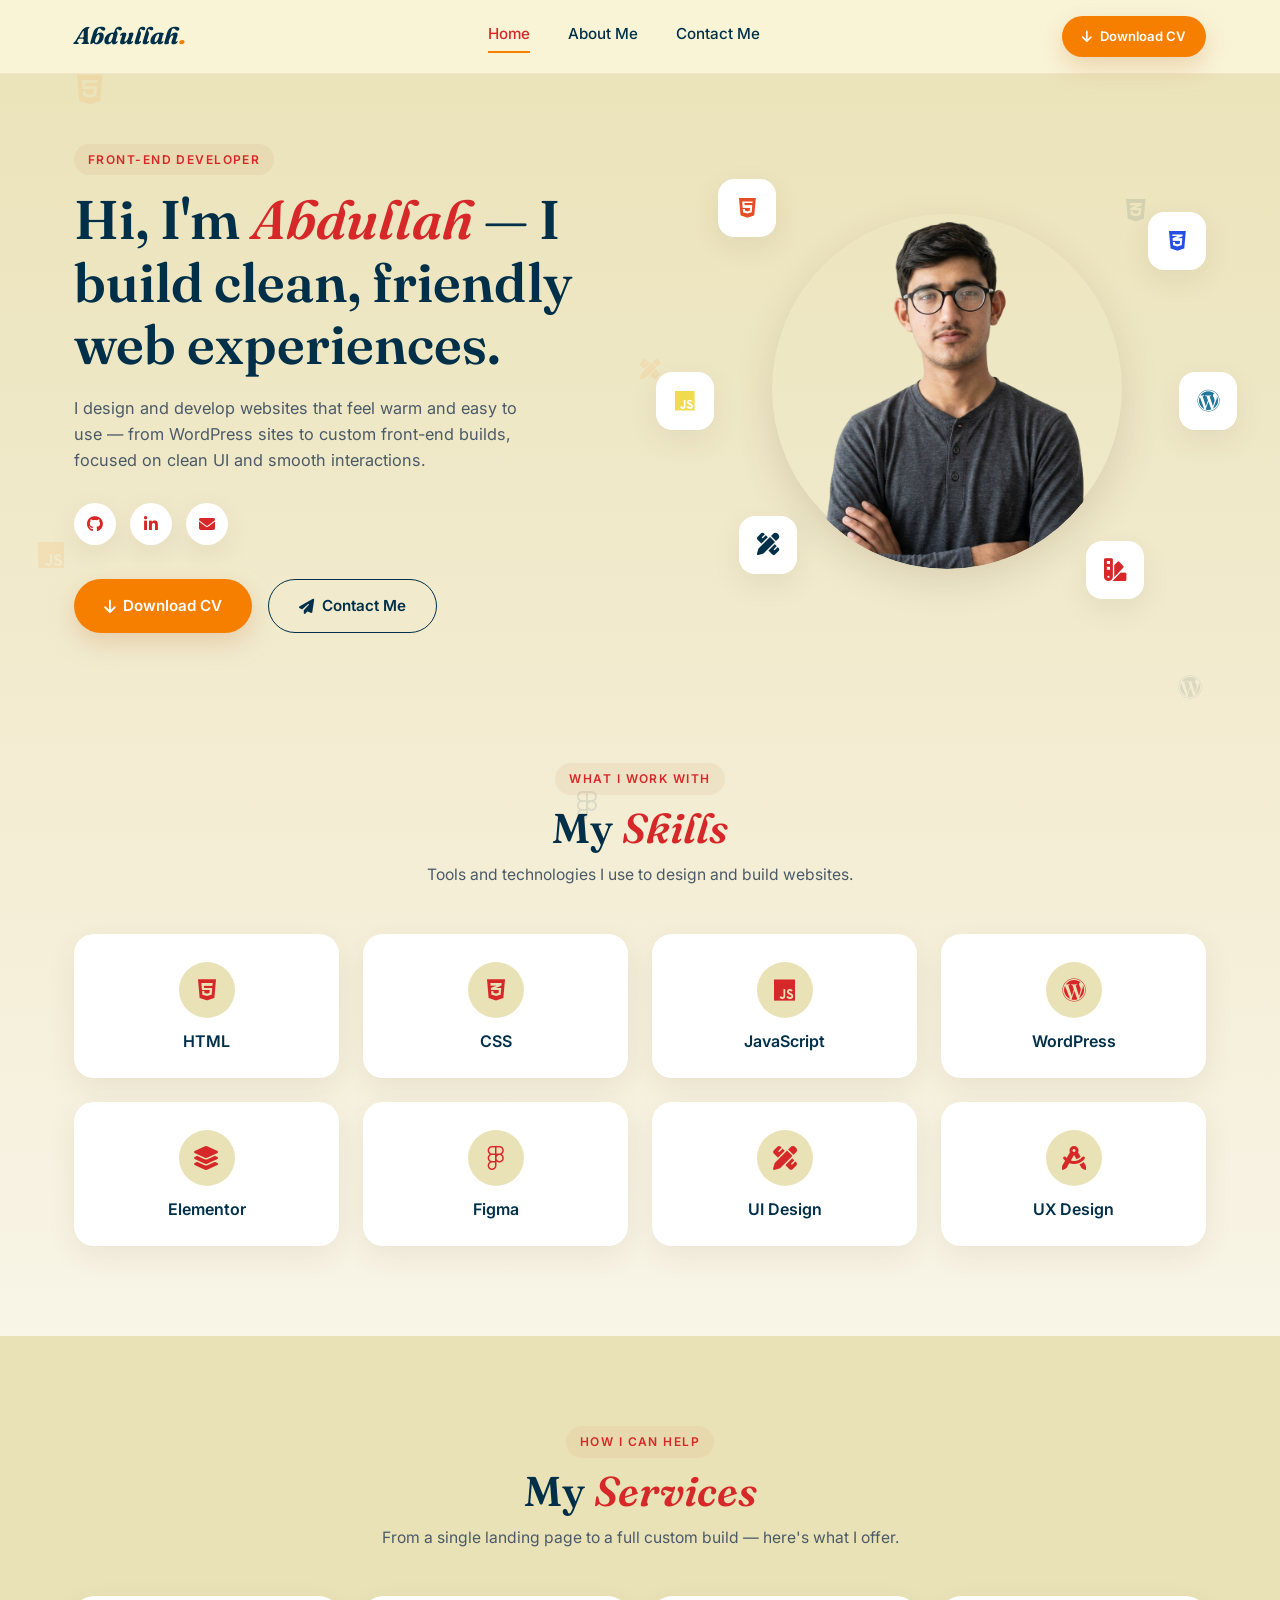
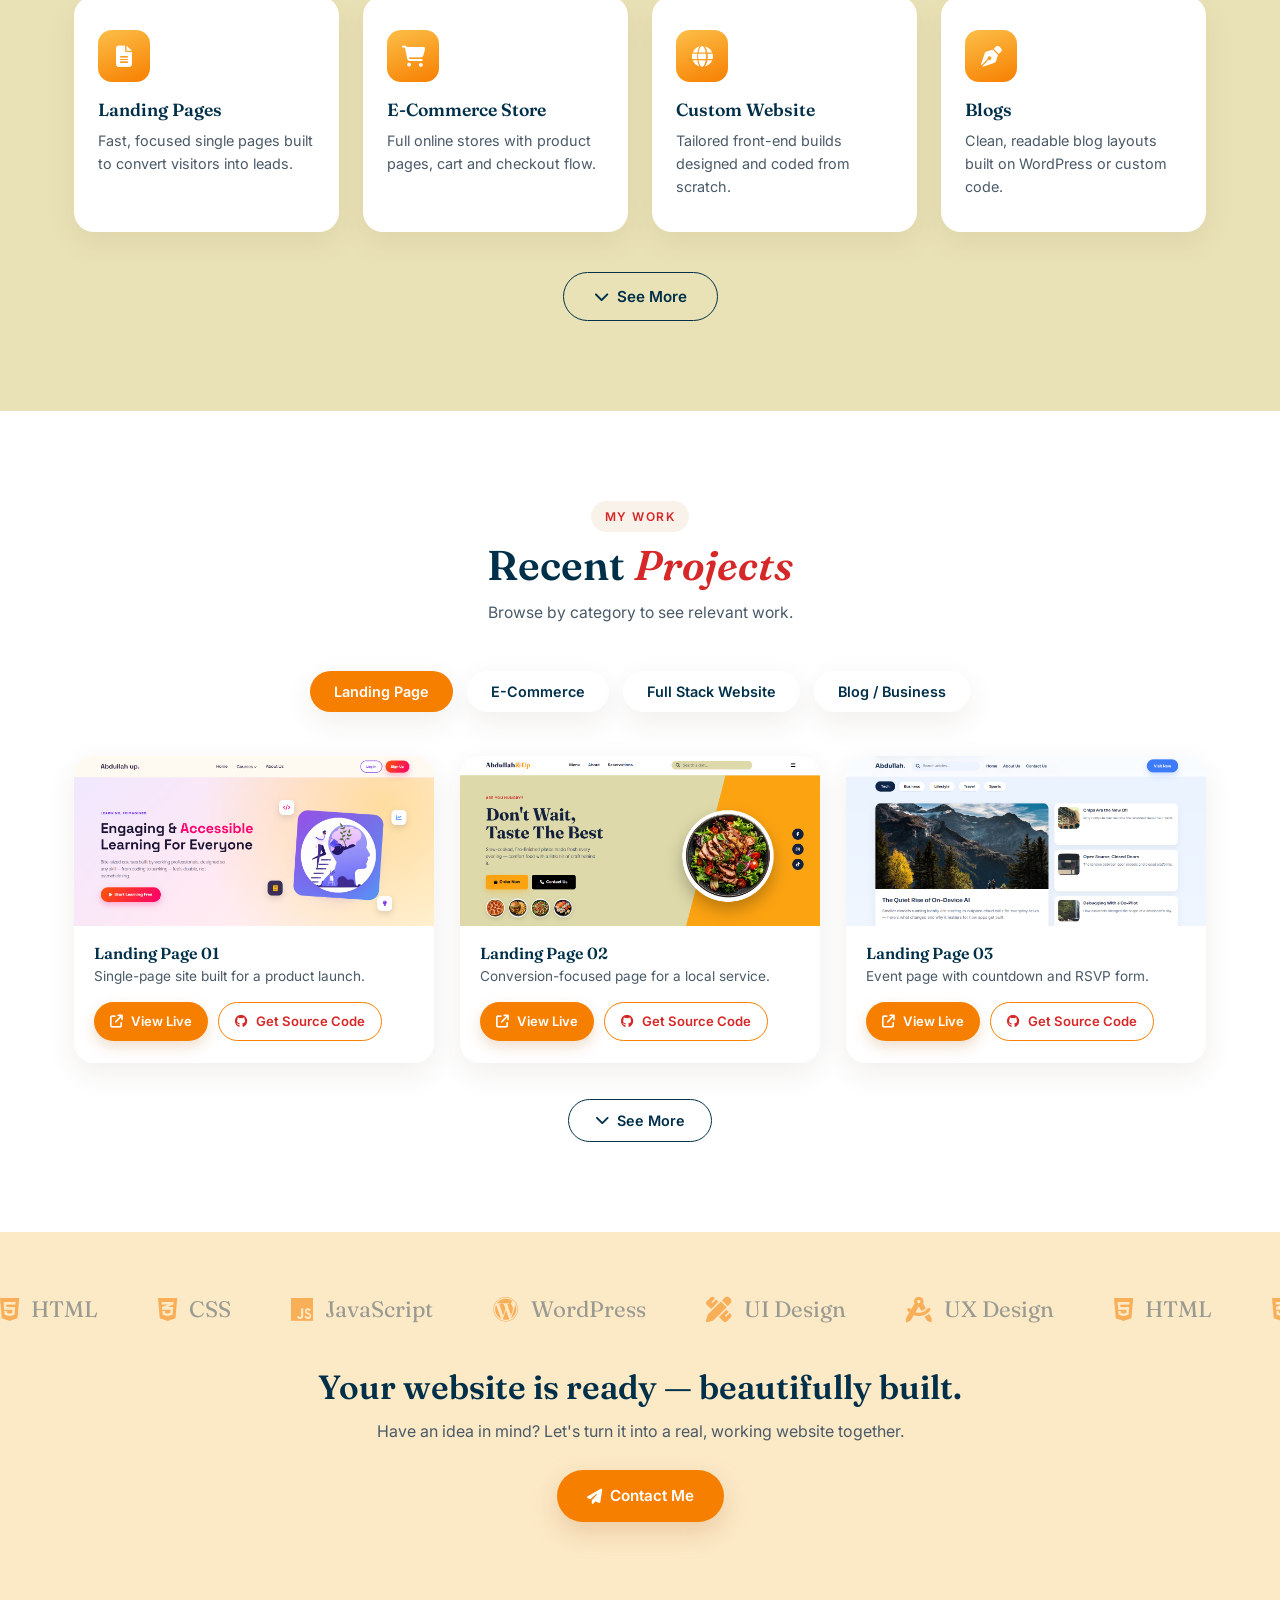
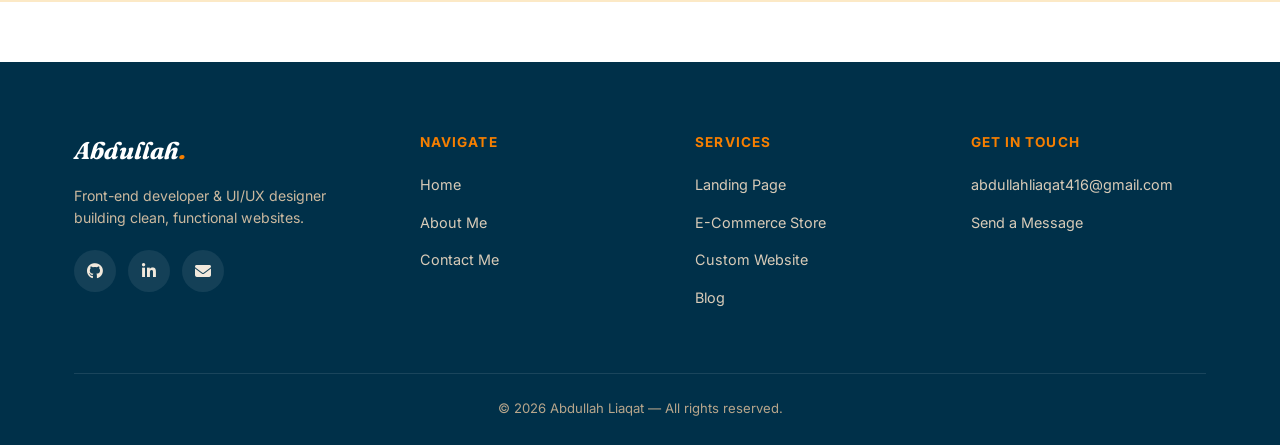
==== index.html @ 0ad5adff "First Draft First Draft. Where 3 landing pages is only putted." ====
<!DOCTYPE html>
<html lang="en">
<head>
<meta charset="UTF-8">
<meta name="viewport" content="width=device-width, initial-scale=1.0, maximum-scale=5.0">
<title>Abdullah — Front-End Developer &amp; UI/UX Designer</title>
<link rel="stylesheet" href="style.css">
<link rel="stylesheet" href="https://cdnjs.cloudflare.com/ajax/libs/font-awesome/6.5.1/css/all.min.css">
<link rel="stylesheet" href="https://cdnjs.cloudflare.com/ajax/libs/font-awesome/6.5.1/css/brands.min.css">
</head>
<body>

<!-- Ambient floating icons -->
<div class="bg-icons">
  <i class="fa-brands fa-html5"></i>
  <i class="fa-brands fa-css3-alt"></i>
  <i class="fa-brands fa-js"></i>
  <i class="fa-brands fa-wordpress"></i>
  <i class="fa-solid fa-pen-ruler"></i>
  <i class="fa-brands fa-figma"></i>
</div>

<!-- Navbar -->
<header class="navbar">
  <div class="container nav-inner">
    <a href="index.html" class="logo">Abdullah<span>.</span></a>
    <nav class="nav-links">
      <a href="index.html">Home</a>
      <a href="about.html">About Me</a>
      <a href="contact.html">Contact Me</a>
    </nav>
    <div class="nav-cta">
      <a href="https://drive.google.com/uc?export=download&id=1xzA-rmr1XNyUHAsI5KwBfypMHDf0TorE" target="_blank" class="btn btn-primary btn-sm"><i class="fa-solid fa-arrow-down"></i> Download CV</a>
      <button class="hamburger" aria-label="Toggle menu"><span></span><span></span><span></span></button>
    </div>
  </div>
</header>

<!-- Hero -->
<section class="hero">
  <div class="container hero-inner">
    <div class="hero-text reveal">
      <span class="eyebrow">Front-End Developer</span>
      <h1>Hi, I'm <span class="accent">Abdullah</span> — I build clean, friendly web experiences.</h1>
      <p>I design and develop websites that feel warm and easy to use — from WordPress sites to custom front-end builds, focused on clean UI and smooth interactions.</p>
      <div class="hero-socials">
        <a href="https://github.com/abdullahliaqat416-coder" target="_blank" class="circle-icon" aria-label="GitHub" target="_blank"><i class="fa-brands fa-github"></i></a>
        <a href="https://www.linkedin.com/in/abdullah-liaqat-480a60387" target="_blank" class="circle-icon" aria-label="LinkedIn" ><i class="fa-brands fa-linkedin-in"></i></a>
        <a href="https://mail.google.com/mail/?view=cm&fs=1&to=abdullahliaqat416@gmail.com&su=Let's%20Work%20Together" target="_blank" class="circle-icon" aria-label="Email"><i class="fa-solid fa-envelope"></i></a>
      </div>
      <div class="hero-btns">
        <a href="https://drive.google.com/uc?export=download&id=1xzA-rmr1XNyUHAsI5KwBfypMHDf0TorE" class="btn btn-primary"><i class="fa-solid fa-arrow-down"></i> Download CV</a>
        <a href="contact.html" class="btn btn-outline"><i class="fa-solid fa-paper-plane"></i> Contact Me</a>
      </div>
    </div>

    <div class="hero-visual reveal">
      <div class="hero-photo-wrap">
        <div class="hero-photo"><img src="1.png" alt=""></div>
      </div>
      <div class="orbit-badge b1"><i class="fa-brands fa-html5"></i></div>
      <div class="orbit-badge b2"><i class="fa-brands fa-css3-alt"></i></div>
      <div class="orbit-badge b3"><i class="fa-brands fa-js"></i></div>
      <div class="orbit-badge b4"><i class="fa-brands fa-wordpress"></i></div>
      <div class="orbit-badge b5"><i class="fa-solid fa-pen-ruler"></i></div>
      <div class="orbit-badge b6"><i class="fa-solid fa-swatchbook"></i></div>
    </div>
  </div>
</section>

<!-- Skills -->
<section id="skills">
  <div class="container">
    <span class="eyebrow" style="display:block;text-align:center;width:fit-content;margin:0 auto 10px;">What I Work With</span>
    <h2 class="section-title reveal">My <span class="accent">Skills</span></h2>
    <p class="section-sub reveal">Tools and technologies I use to design and build websites.</p>

    <div class="skills-grid reveal">
      <div class="skill-card"><div class="skill-icon"><i class="fa-brands fa-html5"></i></div><h4>HTML</h4></div>
      <div class="skill-card"><div class="skill-icon"><i class="fa-brands fa-css3-alt"></i></div><h4>CSS</h4></div>
      <div class="skill-card"><div class="skill-icon"><i class="fa-brands fa-js"></i></div><h4>JavaScript</h4></div>
      <div class="skill-card"><div class="skill-icon"><i class="fa-brands fa-wordpress"></i></div><h4>WordPress</h4></div>
      <div class="skill-card"><div class="skill-icon"><i class="fa-solid fa-layer-group"></i></div><h4>Elementor</h4></div>
      <div class="skill-card"><div class="skill-icon"><i class="fa-brands fa-figma"></i></div><h4>Figma</h4></div>
      <div class="skill-card"><div class="skill-icon"><i class="fa-solid fa-pen-ruler"></i></div><h4>UI Design</h4></div>
      <div class="skill-card"><div class="skill-icon"><i class="fa-solid fa-compass-drafting"></i></div><h4>UX Design</h4></div>
    </div>
  </div>
</section>

<!-- Services -->
<section id="services" style="background:var(--papaya);">
  <div class="container">
    <span class="eyebrow" style="display:block;text-align:center;width:fit-content;margin:0 auto 10px;">How I Can Help</span>
    <h2 class="section-title reveal">My <span class="accent">Services</span></h2>
    <p class="section-sub reveal">From a single landing page to a full custom build — here's what I offer.</p>

    <div class="services-grid reveal">
      <div class="service-card">
        <div class="service-icon"><i class="fa-solid fa-file-lines"></i></div>
        <h4>Landing Pages</h4>
        <p>Fast, focused single pages built to convert visitors into leads.</p>
      </div>
      <div class="service-card">
        <div class="service-icon"><i class="fa-solid fa-cart-shopping"></i></div>
        <h4>E-Commerce Store</h4>
        <p>Full online stores with product pages, cart and checkout flow.</p>
      </div>
      <div class="service-card">
        <div class="service-icon"><i class="fa-solid fa-globe"></i></div>
        <h4>Custom Website</h4>
        <p>Tailored front-end builds designed and coded from scratch.</p>
      </div>
      <div class="service-card">
        <div class="service-icon"><i class="fa-solid fa-pen-nib"></i></div>
        <h4>Blogs</h4>
        <p>Clean, readable blog layouts built on WordPress or custom code.</p>
      </div>
    </div>

    <div class="extra-services" id="extraServices">
      <div class="service-card">
        <div class="service-icon"><i class="fa-brands fa-wordpress-simple"></i></div>
        <h4>WordPress Website</h4>
        <p>Complete WordPress builds using Elementor and custom themes.</p>
      </div>
      <div class="service-card">
        <div class="service-icon"><i class="fa-solid fa-compass-drafting"></i></div>
        <h4>UI/UX Design</h4>
        <p>Figma wireframes and mockups focused on usability and flow.</p>
      </div>
      <div class="service-card">
        <div class="service-icon"><i class="fa-solid fa-screwdriver-wrench"></i></div>
        <h4>Website Maintenance</h4>
        <p>Ongoing updates, fixes and performance improvements.</p>
      </div>
      <div class="service-card">
        <div class="service-icon"><i class="fa-solid fa-magnifying-glass-chart"></i></div>
        <h4>SEO Optimization</h4>
        <p>On-page SEO basics to help your site get found.</p>
      </div>
    </div>

    <div class="see-more-wrap reveal">
      <button id="seeMoreBtn" class="btn btn-outline"><i class="fa-solid fa-chevron-down"></i> See More</button>
    </div>
  </div>
</section>

<!-- Projects -->
<section id="projects">
  <div class="container">
    <span class="eyebrow" style="display:block;text-align:center;width:fit-content;margin:0 auto 10px;">My Work</span>
    <h2 class="section-title reveal">Recent <span class="accent">Projects</span></h2>
    <p class="section-sub reveal">Browse by category to see relevant work.</p>

    <div class="project-tabs reveal">
      <button class="tab-btn active" data-target="panel-landing">Landing Page</button>
      <button class="tab-btn" data-target="panel-ecommerce">E-Commerce</button>
      <button class="tab-btn" data-target="panel-fullstack">Full Stack Website</button>
      <button class="tab-btn" data-target="panel-blog">Blog / Business</button>
    </div>

    <!-- Landing Page projects -->
    <div class="project-panel active" id="panel-landing">
      <div class="project-grid">
        <div class="project-card">
          <img class="project-thumb" src="a.png" alt="Landing page project 1">
          <div class="project-body">
            <h4>Landing Page 01</h4>
            <p>Single-page site built for a product launch.</p>
            <div class="project-links">
              <a href="#" class="view-btn" target="_blank"><i class="fa-solid fa-arrow-up-right-from-square"></i> View Live</a>
              <a href="#" class="source-btn" target="_blank"><i class="fa-brands fa-github"></i> Get Source Code</a>
            </div>
          </div>
        </div>
        <div class="project-card">
          <img class="project-thumb" src="2.png" alt="Landing page project 2">
          <div class="project-body">
            <h4>Landing Page 02</h4>
            <p>Conversion-focused page for a local service.</p>
            <div class="project-links">
              <a href="#" class="view-btn" target="_blank"><i class="fa-solid fa-arrow-up-right-from-square"></i> View Live</a>
              <a href="#" class="source-btn" target="_blank"><i class="fa-brands fa-github"></i> Get Source Code</a>
            </div>
          </div>
        </div>
        <div class="project-card">
          <img class="project-thumb" src="3.png" alt="Landing page project 3">
          <div class="project-body">
            <h4>Landing Page 03</h4>
            <p>Event page with countdown and RSVP form.</p>
            <div class="project-links">
              <a href="#" class="view-btn" target="_blank"><i class="fa-solid fa-arrow-up-right-from-square"></i> View Live</a>
              <a href="#" class="source-btn" target="_blank"><i class="fa-brands fa-github"></i> Get Source Code</a>
            </div>
          </div>
        </div>

        <div class="project-card extra-project">
          <img class="project-thumb" src="https://placehold.co/400x260/D4A373/ffffff?text=Landing+Page+4" alt="Landing page project 4">
          <div class="project-body">
            <h4>Landing Page 04</h4>
            <p>App download page with feature highlights.</p>
            <div class="project-links">
              <a href="#" class="view-btn" target="_blank"><i class="fa-solid fa-arrow-up-right-from-square"></i> View Live</a>
              <a href="#" class="source-btn" target="_blank"><i class="fa-brands fa-github"></i> Get Source Code</a>
            </div>
          </div>
        </div>
        <div class="project-card extra-project">
          <img class="project-thumb" src="https://placehold.co/400x260/FEFAE0/3B2C20?text=Landing+Page+5" alt="Landing page project 5">
          <div class="project-body">
            <h4>Landing Page 05</h4>
            <p>Portfolio-style landing for a freelancer.</p>
            <div class="project-links">
              <a href="#" class="view-btn" target="_blank"><i class="fa-solid fa-arrow-up-right-from-square"></i> View Live</a>
              <a href="#" class="source-btn" target="_blank"><i class="fa-brands fa-github"></i> Get Source Code</a>
            </div>
          </div>
        </div>
        <div class="project-card extra-project">
          <img class="project-thumb" src="https://placehold.co/400x260/E9EDC9/3B2C20?text=Landing+Page+6" alt="Landing page project 6">
          <div class="project-body">
            <h4>Landing Page 06</h4>
            <p>Coming-soon page with email capture.</p>
            <div class="project-links">
              <a href="#" class="view-btn" target="_blank"><i class="fa-solid fa-arrow-up-right-from-square"></i> View Live</a>
              <a href="#" class="source-btn" target="_blank"><i class="fa-brands fa-github"></i> Get Source Code</a>
            </div>
          </div>
        </div>
      </div>
      <div class="project-see-more-wrap">
        <button class="project-see-more" data-panel="panel-landing"><i class="fa-solid fa-chevron-down"></i> See More</button>
      </div>
    </div>

    <!-- E-Commerce projects -->
    <div class="project-panel" id="panel-ecommerce">
      <div class="project-grid">
        <div class="project-card">
          <img class="project-thumb" src="https://placehold.co/400x260/D4A373/ffffff?text=Store+1" alt="E-commerce project 1">
          <div class="project-body">
            <h4>DriveHub</h4>
            <p>Car marketplace homepage with search &amp; filters.</p>
            <div class="project-links">
              <a href="#" class="view-btn" target="_blank"><i class="fa-solid fa-arrow-up-right-from-square"></i> View Live</a>
              <a href="#" class="source-btn" target="_blank"><i class="fa-brands fa-github"></i> Get Source Code</a>
            </div>
          </div>
        </div>
        <div class="project-card">
          <img class="project-thumb" src="https://placehold.co/400x260/FAEDCD/3B2C20?text=Store+2" alt="E-commerce project 2">
          <div class="project-body">
            <h4>Store 02</h4>
            <p>Product catalog with cart and wishlist.</p>
            <div class="project-links">
              <a href="#" class="view-btn" target="_blank"><i class="fa-solid fa-arrow-up-right-from-square"></i> View Live</a>
              <a href="#" class="source-btn" target="_blank"><i class="fa-brands fa-github"></i> Get Source Code</a>
            </div>
          </div>
        </div>
        <div class="project-card">
          <img class="project-thumb" src="https://placehold.co/400x260/CCD5AE/3B2C20?text=Store+3" alt="E-commerce project 3">
          <div class="project-body">
            <h4>Store 03</h4>
            <p>Checkout flow with order summary.</p>
            <div class="project-links">
              <a href="#" class="view-btn" target="_blank"><i class="fa-solid fa-arrow-up-right-from-square"></i> View Live</a>
              <a href="#" class="source-btn" target="_blank"><i class="fa-brands fa-github"></i> Get Source Code</a>
            </div>
          </div>
        </div>

        <div class="project-card extra-project">
          <img class="project-thumb" src="https://placehold.co/400x260/FEFAE0/3B2C20?text=Store+4" alt="E-commerce project 4">
          <div class="project-body">
            <h4>Store 04</h4>
            <p>Category and product filter page.</p>
            <div class="project-links">
              <a href="#" class="view-btn" target="_blank"><i class="fa-solid fa-arrow-up-right-from-square"></i> View Live</a>
              <a href="#" class="source-btn" target="_blank"><i class="fa-brands fa-github"></i> Get Source Code</a>
            </div>
          </div>
        </div>
        <div class="project-card extra-project">
          <img class="project-thumb" src="https://placehold.co/400x260/E9EDC9/3B2C20?text=Store+5" alt="E-commerce project 5">
          <div class="project-body">
            <h4>Store 05</h4>
            <p>Single product detail page.</p>
            <div class="project-links">
              <a href="#" class="view-btn" target="_blank"><i class="fa-solid fa-arrow-up-right-from-square"></i> View Live</a>
              <a href="#" class="source-btn" target="_blank"><i class="fa-brands fa-github"></i> Get Source Code</a>
            </div>
          </div>
        </div>
        <div class="project-card extra-project">
          <img class="project-thumb" src="https://placehold.co/400x260/D4A373/ffffff?text=Store+6" alt="E-commerce project 6">
          <div class="project-body">
            <h4>Store 06</h4>
            <p>Mobile-first shop UI.</p>
            <div class="project-links">
              <a href="#" class="view-btn" target="_blank"><i class="fa-solid fa-arrow-up-right-from-square"></i> View Live</a>
              <a href="#" class="source-btn" target="_blank"><i class="fa-brands fa-github"></i> Get Source Code</a>
            </div>
          </div>
        </div>
      </div>
      <div class="project-see-more-wrap">
        <button class="project-see-more" data-panel="panel-ecommerce"><i class="fa-solid fa-chevron-down"></i> See More</button>
      </div>
    </div>

    <!-- Full Stack Website projects -->
    <div class="project-panel" id="panel-fullstack">
      <div class="project-grid">
        <div class="project-card">
          <img class="project-thumb" src="https://placehold.co/400x260/FAEDCD/3B2C20?text=Full+Stack+1" alt="Full stack project 1">
          <div class="project-body">
            <h4>Gym Membership App</h4>
            <p>UI mockup with black &amp; gold theme.</p>
            <div class="project-links">
              <a href="#" class="view-btn" target="_blank"><i class="fa-solid fa-arrow-up-right-from-square"></i> View Live</a>
              <a href="#" class="source-btn" target="_blank"><i class="fa-brands fa-github"></i> Get Source Code</a>
            </div>
          </div>
        </div>
        <div class="project-card">
          <img class="project-thumb" src="https://placehold.co/400x260/CCD5AE/3B2C20?text=Full+Stack+2" alt="Full stack project 2">
          <div class="project-body">
            <h4>Full Stack 02</h4>
            <p>MERN-based CRUD application.</p>
            <div class="project-links">
              <a href="#" class="view-btn" target="_blank"><i class="fa-solid fa-arrow-up-right-from-square"></i> View Live</a>
              <a href="#" class="source-btn" target="_blank"><i class="fa-brands fa-github"></i> Get Source Code</a>
            </div>
          </div>
        </div>
        <div class="project-card">
          <img class="project-thumb" src="https://placehold.co/400x260/FEFAE0/3B2C20?text=Full+Stack+3" alt="Full stack project 3">
          <div class="project-body">
            <h4>Full Stack 03</h4>
            <p>User auth &amp; dashboard system.</p>
            <div class="project-links">
              <a href="#" class="view-btn" target="_blank"><i class="fa-solid fa-arrow-up-right-from-square"></i> View Live</a>
              <a href="#" class="source-btn" target="_blank"><i class="fa-brands fa-github"></i> Get Source Code</a>
            </div>
          </div>
        </div>

        <div class="project-card extra-project">
          <img class="project-thumb" src="https://placehold.co/400x260/E9EDC9/3B2C20?text=Full+Stack+4" alt="Full stack project 4">
          <div class="project-body">
            <h4>Full Stack 04</h4>
            <p>Multi-tool utility website.</p>
            <div class="project-links">
              <a href="#" class="view-btn" target="_blank"><i class="fa-solid fa-arrow-up-right-from-square"></i> View Live</a>
              <a href="#" class="source-btn" target="_blank"><i class="fa-brands fa-github"></i> Get Source Code</a>
            </div>
          </div>
        </div>
        <div class="project-card extra-project">
          <img class="project-thumb" src="https://placehold.co/400x260/D4A373/ffffff?text=Full+Stack+5" alt="Full stack project 5">
          <div class="project-body">
            <h4>Full Stack 05</h4>
            <p>API-driven front-end app.</p>
            <div class="project-links">
              <a href="#" class="view-btn" target="_blank"><i class="fa-solid fa-arrow-up-right-from-square"></i> View Live</a>
              <a href="#" class="source-btn" target="_blank"><i class="fa-brands fa-github"></i> Get Source Code</a>
            </div>
          </div>
        </div>
        <div class="project-card extra-project">
          <img class="project-thumb" src="https://placehold.co/400x260/FAEDCD/3B2C20?text=Full+Stack+6" alt="Full stack project 6">
          <div class="project-body">
            <h4>Full Stack 06</h4>
            <p>Admin panel with data tables.</p>
            <div class="project-links">
              <a href="#" class="view-btn" target="_blank"><i class="fa-solid fa-arrow-up-right-from-square"></i> View Live</a>
              <a href="#" class="source-btn" target="_blank"><i class="fa-brands fa-github"></i> Get Source Code</a>
            </div>
          </div>
        </div>
      </div>
      <div class="project-see-more-wrap">
        <button class="project-see-more" data-panel="panel-fullstack"><i class="fa-solid fa-chevron-down"></i> See More</button>
      </div>
    </div>

    <!-- Blog / Business projects -->
    <div class="project-panel" id="panel-blog">
      <div class="project-grid">
        <div class="project-card">
          <img class="project-thumb" src="https://placehold.co/400x260/CCD5AE/3B2C20?text=Blog+1" alt="Blog project 1">
          <div class="project-body">
            <h4>AI Tools Blog</h4>
            <p>Long-form articles on AI tools &amp; workflows.</p>
            <div class="project-links">
              <a href="#" class="view-btn" target="_blank"><i class="fa-solid fa-arrow-up-right-from-square"></i> View Live</a>
              <a href="#" class="source-btn" target="_blank"><i class="fa-brands fa-github"></i> Get Source Code</a>
            </div>
          </div>
        </div>
        <div class="project-card">
          <img class="project-thumb" src="https://placehold.co/400x260/FEFAE0/3B2C20?text=Blog+2" alt="Blog project 2">
          <div class="project-body">
            <h4>Business Site 02</h4>
            <p>Company profile with services page.</p>
            <div class="project-links">
              <a href="#" class="view-btn" target="_blank"><i class="fa-solid fa-arrow-up-right-from-square"></i> View Live</a>
              <a href="#" class="source-btn" target="_blank"><i class="fa-brands fa-github"></i> Get Source Code</a>
            </div>
          </div>
        </div>
        <div class="project-card">
          <img class="project-thumb" src="https://placehold.co/400x260/E9EDC9/3B2C20?text=Blog+3" alt="Blog project 3">
          <div class="project-body">
            <h4>Blog 03</h4>
            <p>Category-based blog layout.</p>
            <div class="project-links">
              <a href="#" class="view-btn" target="_blank"><i class="fa-solid fa-arrow-up-right-from-square"></i> View Live</a>
              <a href="#" class="source-btn" target="_blank"><i class="fa-brands fa-github"></i> Get Source Code</a>
            </div>
          </div>
        </div>

        <div class="project-card extra-project">
          <img class="project-thumb" src="https://placehold.co/400x260/D4A373/ffffff?text=Blog+4" alt="Blog project 4">
          <div class="project-body">
            <h4>Business Site 04</h4>
            <p>Local business landing with contact form.</p>
            <div class="project-links">
              <a href="#" class="view-btn" target="_blank"><i class="fa-solid fa-arrow-up-right-from-square"></i> View Live</a>
              <a href="#" class="source-btn" target="_blank"><i class="fa-brands fa-github"></i> Get Source Code</a>
            </div>
          </div>
        </div>
        <div class="project-card extra-project">
          <img class="project-thumb" src="https://placehold.co/400x260/FAEDCD/3B2C20?text=Blog+5" alt="Blog project 5">
          <div class="project-body">
            <h4>Blog 05</h4>
            <p>Personal blog with author bio.</p>
            <div class="project-links">
              <a href="#" class="view-btn" target="_blank"><i class="fa-solid fa-arrow-up-right-from-square"></i> View Live</a>
              <a href="#" class="source-btn" target="_blank"><i class="fa-brands fa-github"></i> Get Source Code</a>
            </div>
          </div>
        </div>
        <div class="project-card extra-project">
          <img class="project-thumb" src="https://placehold.co/400x260/CCD5AE/3B2C20?text=Blog+6" alt="Blog project 6">
          <div class="project-body">
            <h4>Business Site 06</h4>
            <p>Multi-page business website.</p>
            <div class="project-links">
              <a href="#" class="view-btn" target="_blank"><i class="fa-solid fa-arrow-up-right-from-square"></i> View Live</a>
              <a href="#" class="source-btn" target="_blank"><i class="fa-brands fa-github"></i> Get Source Code</a>
            </div>
          </div>
        </div>
      </div>
      <div class="project-see-more-wrap">
        <button class="project-see-more" data-panel="panel-blog"><i class="fa-solid fa-chevron-down"></i> See More</button>
      </div>
    </div>

  </div>
</section>

<!-- Tech marquee + ready banner -->
<section class="marquee-wrap" style="background:var(--beige); padding-bottom:80px;">
  <div class="marquee">
    <div class="marquee-item"><i class="fa-brands fa-html5"></i> HTML</div>
    <div class="marquee-item"><i class="fa-brands fa-css3-alt"></i> CSS</div>
    <div class="marquee-item"><i class="fa-brands fa-js"></i> JavaScript</div>
    <div class="marquee-item"><i class="fa-brands fa-wordpress"></i> WordPress</div>
    <div class="marquee-item"><i class="fa-solid fa-pen-ruler"></i> UI Design</div>
    <div class="marquee-item"><i class="fa-solid fa-compass-drafting"></i> UX Design</div>
    <!-- duplicate for seamless loop -->
    <div class="marquee-item"><i class="fa-brands fa-html5"></i> HTML</div>
    <div class="marquee-item"><i class="fa-brands fa-css3-alt"></i> CSS</div>
    <div class="marquee-item"><i class="fa-brands fa-js"></i> JavaScript</div>
    <div class="marquee-item"><i class="fa-brands fa-wordpress"></i> WordPress</div>
    <div class="marquee-item"><i class="fa-solid fa-pen-ruler"></i> UI Design</div>
    <div class="marquee-item"><i class="fa-solid fa-compass-drafting"></i> UX Design</div>
  </div>

  <div class="container ready-banner reveal">
    <h3> Your website is ready — beautifully built.</h3>
    <p>Have an idea in mind? Let's turn it into a real, working website together.</p>
    <a href="contact.html" class="btn btn-primary"><i class="fa-solid fa-paper-plane"></i> Contact Me</a>
  </div>
</section>

<!-- Footer -->
<footer>
  <div class="container">
    <div class="footer-grid">
      <div class="footer-brand">
        <a href="index.html" class="logo">Abdullah<span>.</span></a>
        <p>Front-end developer &amp; UI/UX designer building clean, functional websites.</p>
        <div class="footer-socials">
          <a href="https://github.com/abdullahliaqat416-coder" target="_blank" class="circle-icon" aria-label="GitHub"><i class="fa-brands fa-github"></i></a>
          <a href="https://www.linkedin.com/in/abdullah-liaqat-480a60387" target="_blank" class="circle-icon" aria-label="LinkedIn"><i class="fa-brands fa-linkedin-in"></i></a>
          <a href="https://mail.google.com/mail/?view=cm&fs=1&to=abdullahliaqat416@gmail.com&su=Let's%20Work%20Together" target="_blank"  class="circle-icon" aria-label="Email"><i class="fa-solid fa-envelope"></i></a>
        </div>
      </div>
      <div class="footer-col">
        <h5>Navigate</h5>
        <ul>
          <li><a href="index.html">Home</a></li>
          <li><a href="about.html">About Me</a></li>
          <li><a href="contact.html">Contact Me</a></li>
        </ul>
      </div>
      <div class="footer-col">
        <h5>Services</h5>
        <ul>
          <li><a href="index.html#services">Landing Page</a></li>
          <li><a href="index.html#services">E-Commerce Store</a></li>
          <li><a href="index.html#services">Custom Website</a></li>
          <li><a href="index.html#services">Blog</a></li>
        </ul>
      </div>
      <div class="footer-col">
        <h5>Get In Touch</h5>
        <ul>
          <li><a href="https://mail.google.com/mail/?view=cm&fs=1&to=abdullahliaqat416@gmail.com&su=Let's%20Work%20Together" target="_blank" >abdullahliaqat416@gmail.com</a></li>
          <li><a href="contact.html">Send a Message</a></li>
        </ul>
      </div>
    </div>
    <div class="footer-bottom">© 2026 Abdullah Liaqat — All rights reserved.</div>
  </div>
</footer>

<script src="script.js"></script>
</body>
</html>
---- style.css ----
/* =========================================================
   Abdullah — Portfolio | style.css
   Palette: Golden Summer Fields
   ========================================================= */

@import url('https://fonts.googleapis.com/css2?family=Fraunces:ital,opsz,wght@0,9..144,400;0,9..144,600;0,9..144,700;1,9..144,500&family=Inter:wght@400;500;600;700&display=swap');

:root{
  --bronze: #F77F00;        /* Vivid Tangerine — primary accent / buttons */
  --bronze-dark: #D62828;   /* Flag Red — hover states, strong accent */
  --papaya: #EAE2B7;        /* Vanilla Custard — background top */
  --cornsilk: #F5EFD9;      /* Vanilla Custard, lightened — background mid / form fields */
  --beige: #FCE9C6;         /* Sunflower Gold, lightened — section backgrounds */
  --tea: #FCBF49;           /* Sunflower Gold — gradients, highlights */
  --tea-dark: #003049;      /* Deep Space Blue — icon accents, dark UI bits */

  --ink: #003049;           /* Deep Space Blue — main text / dark footer bg */
  --ink-soft: #4a5a68;      /* softened navy — secondary/paragraph text */
  --white: #ffffff;

  --radius: 20px;
  --radius-sm: 12px;
  --shadow: 0 10px 30px rgba(75, 53, 30, 0.08);
  --shadow-hover: 0 16px 40px rgba(75, 53, 30, 0.14);

  --font-display: 'Fraunces', serif;
  --font-body: 'Inter', sans-serif;
}

*{ margin:0; padding:0; box-sizing:border-box; }
html{ scroll-behavior:smooth; }

body{
  font-family: var(--font-body);
  color: var(--ink);
  background: linear-gradient(180deg, var(--papaya) 0%, var(--cornsilk) 26%, #ffffff 55%);
  overflow-x: hidden;
  line-height: 1.6;
}

img{ max-width:100%; display:block; }
a{ text-decoration:none; color:inherit; }
ul{ list-style:none; }
button{ font-family:inherit; cursor:pointer; border:none; background:none; }

.container{
  width:100%;
  max-width: 1180px;
  margin: 0 auto;
  padding: 0 24px;
}

.eyebrow{
  display:inline-block;
  font-family: var(--font-body);
  font-weight:600;
  letter-spacing: .12em;
  text-transform: uppercase;
  font-size: 0.75rem;
  color: var(--bronze-dark);
  background: rgba(212,163,115,0.14);
  padding: 6px 14px;
  border-radius: 999px;
  margin-bottom: 14px;
}

h1,h2,h3,h4{
  font-family: var(--font-display);
  color: var(--ink);
  line-height: 1.15;
  font-weight: 600;
}

.section-title{
  font-size: clamp(1.8rem, 3.4vw, 2.6rem);
  text-align:center;
  margin-bottom: 10px;
}
.section-sub{
  text-align:center;
  color: var(--ink-soft);
  max-width: 560px;
  margin: 0 auto 46px;
  font-size: 0.98rem;
}
.accent{ color: var(--bronze-dark); font-style: italic; }

section{ position:relative; padding: 90px 0; }

/* ---------- Buttons ---------- */
.btn{
  display:inline-flex;
  align-items:center;
  justify-content:center;
  gap:8px;
  padding: 14px 30px;
  border-radius: 999px;
  font-weight:600;
  font-size: 0.95rem;
  transition: transform .25s ease, box-shadow .25s ease, background .25s ease, color .25s ease;
}
.btn-primary{
  background: var(--bronze);
  color: #fff;
  box-shadow: 0 10px 24px rgba(212,163,115,0.4);
}
.btn-primary:hover{
  background: var(--bronze-dark);
  transform: translateY(-3px);
  box-shadow: 0 14px 30px rgba(212,163,115,0.5);
}
.btn-outline{
  background: transparent;
  color: var(--ink);
  border: 1.5px solid var(--ink);
}
.btn-outline:hover{
  background: var(--ink);
  color: #fff;
  transform: translateY(-3px);
}
.btn-sm{ padding: 10px 20px; font-size: 0.82rem; }

/* ---------- Floating background icons (ambient, whole page) ---------- */
.bg-icons{
  position: fixed;
  inset: 0;
  pointer-events: none;
  z-index: 0;
  overflow: hidden;
}
.bg-icons i{
  position:absolute;
  color: var(--bronze);
  opacity: 0.10;
  animation: drift 16s ease-in-out infinite;
}
.bg-icons i:nth-child(1){ top:8%; left:6%; font-size:34px; animation-duration:14s; }
.bg-icons i:nth-child(2){ top:22%; left:88%; font-size:26px; animation-duration:18s; animation-delay:1s; color:var(--tea-dark);}
.bg-icons i:nth-child(3){ top:60%; left:3%; font-size:30px; animation-duration:20s; animation-delay:2s; }
.bg-icons i:nth-child(4){ top:75%; left:92%; font-size:24px; animation-duration:15s; animation-delay:.5s; color:var(--tea-dark);}
.bg-icons i:nth-child(5){ top:40%; left:50%; font-size:20px; animation-duration:22s; animation-delay:3s; }
.bg-icons i:nth-child(6){ top:88%; left:45%; font-size:28px; animation-duration:17s; animation-delay:1.5s; color:var(--tea-dark);}

@keyframes drift{
  0%,100%{ transform: translate(0,0) rotate(0deg); }
  50%{ transform: translate(18px,-24px) rotate(12deg); }
}

/* ---------- Navbar ---------- */
.navbar{
  position: sticky;
  top:0;
  z-index: 100;
  background: rgba(254,250,224,0.75);
  backdrop-filter: blur(14px);
  -webkit-backdrop-filter: blur(14px);
  border-bottom: 1px solid rgba(212,163,115,0.18);
}
.nav-inner{
  display:flex;
  align-items:center;
  justify-content: space-between;
  padding: 16px 24px;
}
.logo{
  font-family: var(--font-display);
  font-style: italic;
  font-weight: 700;
  font-size: 1.5rem;
  color: var(--ink);
}
.logo span{ color: var(--bronze); }

.nav-links{
  display:flex;
  gap: 38px;
}
.nav-links a{
  position: relative;
  font-weight: 500;
  font-size: 0.95rem;
  color: var(--ink);
  padding-bottom: 4px;
}
.nav-links a::after{
  content:'';
  position:absolute;
  left:0; bottom:-2px;
  width:0%;
  height:2px;
  background: var(--bronze);
  transition: width .35s ease;
}
.nav-links a:hover::after,
.nav-links a.active::after{ width:100%; }
.nav-links a.active{ color: var(--bronze-dark); }

.nav-cta{ display:flex; align-items:center; gap:14px; }
.hamburger{
  display:none;
  flex-direction:column;
  gap:5px;
  z-index: 200;
}
.hamburger span{
  width:26px; height:2px; background:var(--ink); border-radius:2px;
  transition: all .3s ease;
}
.hamburger.open span:nth-child(1){ transform: translateY(7px) rotate(45deg); }
.hamburger.open span:nth-child(2){ opacity:0; }
.hamburger.open span:nth-child(3){ transform: translateY(-7px) rotate(-45deg); }

/* ---------- Hero ---------- */
.hero{
  padding: 70px 0 40px;
}
.hero-inner{
  display:grid;
  grid-template-columns: 1.05fr 0.95fr;
  align-items:center;
  gap: 40px;
}
.hero-text h1{
  font-size: clamp(2.3rem, 5vw, 3.4rem);
  margin-bottom: 18px;
}
.hero-text p{
  color: var(--ink-soft);
  max-width: 460px;
  margin-bottom: 30px;
  font-size: 1.02rem;
}
.hero-socials{
  display:flex;
  gap: 14px;
  margin-bottom: 34px;
}
.circle-icon{
  width: 42px; height:42px;
  border-radius: 50%;
  display:flex; align-items:center; justify-content:center;
  background: #fff;
  color: var(--bronze-dark);
  box-shadow: var(--shadow);
  font-size: 1rem;
  transition: transform .25s ease, background .25s ease, color .25s ease;
}
.circle-icon:hover{
  background: var(--bronze);
  color:#fff;
  transform: translateY(-4px);
}
.hero-btns{ display:flex; gap:16px; flex-wrap: wrap; }

/* Hero image with orbiting badges */
.hero-visual{
  position: relative;
  display:flex;
  align-items:center;
  justify-content:center;
  height: 420px;
}
.hero-photo-wrap{
  width: 350px; height: 350px;
  border-radius: 50%;
  /* background: linear-gradient(160deg, var(--beige), var(--papaya)); */
  display:flex; align-items:center; justify-content:center;
  box-shadow: var(--shadow-hover);
  position:relative;
  z-index: 2;
}

/* rotating traveling-line ring around the photo
.hero-photo-wrap::before{
  content:'';
  position:absolute;
  inset: 10px;
  border-radius:50%;
  background: conic-gradient(
    from 0deg,
    transparent 0%,
    var(--bronze) 8%,
    var(--tea) 14%,
    transparent 22%,
    transparent 100%
  );
  animation: ring-travel 4s linear infinite;
  z-index: 0;
}
.hero-photo-wrap::after{
  content:'';
  position:absolute;
  inset: 1px;
  border-radius:50%;
  background: linear-gradient(160deg, var(--beige), var(--papaya));
  z-index: 1;
}
@keyframes ring-travel{
  from{ transform: rotate(0deg); }
  to{ transform: rotate(360deg); }
} */

.hero-photo{
  width: 360px; height:360px;
  border-radius: 50%;
  /* background: linear-gradient(160deg, var(--tea), var(--bronze)); */
  display:flex; align-items:center; justify-content:center;
  color:#fff;
  font-family: var(--font-display);
  font-size: 4rem;
  font-weight:700;
  overflow:hidden;
  position: relative;
  z-index: 2;
}
.hero-photo img{
  width:100%;
  height:100%;
  object-fit: cover;
  object-position: 50% 15%;
  border-radius:50%;
}

.orbit-badge{
  position:absolute;
  width: 58px; height:58px;
  border-radius: 16px;
  background:#fff;
  box-shadow: var(--shadow);
  display:flex; align-items:center; justify-content:center;
  font-size: 1.4rem;
  z-index: 3;
  animation: float-badge 6s ease-in-out infinite;
}
.orbit-badge.b1{ top: 0%; left: 6%; color:#E44D26; animation-delay:0s; }
.orbit-badge.b2{ top: 8%; right: 0%; color:#264DE4; animation-delay:.6s; }
.orbit-badge.b3{ top: 46%; left: -6%; color:#F0DB4F; animation-delay:1.2s; }
.orbit-badge.b4{ top: 46%; right: -6%; color:#21759B; animation-delay:1.8s; }
.orbit-badge.b5{ bottom: 6%; left: 10%; color:var(--tea-dark); animation-delay:2.4s; }
.orbit-badge.b6{ bottom: 0%; right: 12%; color:var(--bronze-dark); animation-delay:3s; }

@keyframes float-badge{
  0%,100%{ transform: translateY(0) scale(1); }
  50%{ transform: translateY(-14px) scale(1.05); }
}

/* ---------- Skills ---------- */
.skills-grid{
  display:grid;
  grid-template-columns: repeat(4, 1fr);
  gap: 24px;
}
.skill-card{
  background:#fff;
  border-radius: var(--radius);
  padding: 28px 18px;
  text-align:center;
  box-shadow: var(--shadow);
  transition: transform .3s ease, box-shadow .3s ease;
}
.skill-card:hover{ transform: translateY(-8px); box-shadow: var(--shadow-hover); }
.skill-icon{
  width:56px; height:56px;
  border-radius:50%;
  margin: 0 auto 14px;
  display:flex; align-items:center; justify-content:center;
  background: var(--papaya);
  font-size: 1.5rem;
  color: var(--bronze-dark);
}
.skill-card h4{ font-size: 1rem; font-family: var(--font-body); font-weight:600; }

/* ---------- Services ---------- */
.services-grid{
  display:grid;
  grid-template-columns: repeat(4, 1fr);
  gap: 24px;
}
.service-card{
  background: #fff;
  border-radius: var(--radius);
  padding: 34px 24px;
  box-shadow: var(--shadow);
  transition: transform .3s ease, box-shadow .3s ease;
  opacity: 1;
}
.service-card:hover{ transform: translateY(-8px); box-shadow: var(--shadow-hover); }
.service-icon{
  width:52px; height:52px;
  border-radius: 14px;
  background: linear-gradient(160deg, var(--tea), var(--bronze));
  color:#fff;
  display:flex; align-items:center; justify-content:center;
  font-size: 1.3rem;
  margin-bottom: 18px;
}
.service-card h4{ font-size: 1.1rem; margin-bottom: 8px; }
.service-card p{ color: var(--ink-soft); font-size: 0.9rem; }

.extra-services{
  display:none;
  grid-template-columns: repeat(4, 1fr);
  gap: 24px;
  margin-top: 24px;
}
.extra-services.show{ display:grid; }

.see-more-wrap{ text-align:center; margin-top: 40px; }

/* ---------- Projects ---------- */
.project-tabs{
  display:flex;
  justify-content:center;
  gap: 14px;
  flex-wrap: wrap;
  margin-bottom: 44px;
}
.tab-btn{
  padding: 12px 24px;
  border-radius: 999px;
  background: #fff;
  color: var(--ink);
  font-weight: 600;
  font-size: 0.9rem;
  box-shadow: var(--shadow);
  transition: all .3s ease;
}
.tab-btn.active, .tab-btn:hover{
  background: var(--bronze);
  color: #fff;
}
.project-panel{ display:none; }
.project-panel.active{ display:block; }
.project-grid{
  display:grid;
  grid-template-columns: repeat(3, 1fr);
  gap: 26px;
}
.project-card{
  background:#fff;
  border-radius: var(--radius);
  overflow:hidden;
  box-shadow: var(--shadow);
  transition: transform .3s ease, box-shadow .3s ease;
}
.project-card:hover{ transform: translateY(-6px); box-shadow: var(--shadow-hover); border: 0.5px solid black ; }
.project-thumb{
  width:100%; height: 170px;
  object-fit: cover;
  background: var(--beige);
}
.project-body{ padding: 18px 20px 22px; }
.project-body h4{ font-size: 1rem; margin-bottom: 4px; }
.project-body p{ font-size: 0.85rem; color: var(--ink-soft); margin-bottom: 14px; }
.source-btn{
  display:inline-flex; align-items:center; gap:8px;
  font-size: 0.82rem; font-weight:600;
  color: var(--bronze-dark);
  border: 1.5px solid var(--bronze);
  padding: 8px 16px;
  border-radius: 999px;
  transition: all .25s ease;
}
.source-btn:hover{ background: var(--bronze); color:#fff; }
/* ---------- Project links (View Live + Source) ---------- */
.project-links{
  display:flex;
  gap: 10px;
  flex-wrap: wrap;
}
.view-btn{
  display:inline-flex; align-items:center; gap:8px;
  font-size: 0.82rem; font-weight:600;
  color:#fff;
  background: var(--bronze);
  padding: 8px 16px;
  border-radius: 999px;
  box-shadow: 0 6px 14px rgba(212,163,115,0.35);
  transition: all .25s ease;
}
.view-btn:hover{
  background: var(--bronze-dark);
  transform: translateY(-2px);
  box-shadow: 0 10px 20px rgba(212,163,115,0.45);
}

/* ---------- Extra projects (See More) ---------- */
.extra-project{ display:none; }
.project-grid.show-extra .extra-project{ display:block; }

.project-see-more-wrap{
  text-align:center;
  margin-top: 36px;
}
.project-see-more{
  display:inline-flex; align-items:center; gap:8px;
  padding: 12px 26px;
  border-radius: 999px;
  background: transparent;
  color: var(--ink);
  border: 1.5px solid var(--ink);
  font-weight: 600;
  font-size: 0.9rem;
  transition: all .3s ease;
}
.project-see-more:hover{
  background: var(--ink);
  color: #fff;
  transform: translateY(-2px);
}

/* ---------- Marquee (tech strip) ---------- */
.marquee-wrap{
  padding: 60px 0 30px;
  overflow:hidden;
}
.marquee{
  display:flex;
  gap: 60px;
  width: max-content;
  animation: scroll-left 18s linear infinite;
}
.marquee-item{
  display:flex; align-items:center; gap:12px;
  font-family: var(--font-display);
  font-size: 1.4rem;
  color: var(--ink-soft);
  opacity: .55;
}
.marquee-item i{ font-size: 1.6rem; color: var(--bronze); }
@keyframes scroll-left{
  from{ transform: translateX(0); }
  to{ transform: translateX(-50%); }
}

.ready-banner{
  text-align:center;
  margin-top: 40px;
}
.ready-banner h3{
  font-size: clamp(1.5rem, 3vw, 2.1rem);
  margin-bottom: 12px;
}
.ready-banner p{ color: var(--ink-soft); margin-bottom: 26px; }

/* ---------- About page specific ---------- */
.about-hero{
  display:grid;
  grid-template-columns: 0.9fr 1.1fr;
  gap: 50px;
  align-items:center;
}
.about-photo{
  width: 100%;
  aspect-ratio: 1/1;
  border-radius: 50%;
  background: linear-gradient(160deg, var(--tea), var(--papaya));
  box-shadow: var(--shadow-hover);
  display:flex; align-items:center; justify-content:center;
  font-family: var(--font-display);
  font-size: 5rem;
  color: #fff;
  max-width: 340px;
  margin: 0 auto;
}
.stat-row{
  display:flex;
  gap: 30px;
  margin: 30px 0;
}
.stat-item h3{ font-size: 1.8rem; color: var(--bronze-dark); }
.stat-item span{ font-size: 0.82rem; color: var(--ink-soft); }

.timeline{
  margin-top: 90px;
}
.timeline-row{
  display:grid;
  grid-template-columns: 140px 1fr;
  gap: 24px;
  padding: 26px 0;
  border-bottom: 1px solid rgba(212,163,115,0.25);
}
.timeline-row span.year{
  font-family: var(--font-display);
  font-weight:600;
  color: var(--bronze-dark);
}
.timeline-row h4{ font-size: 1.05rem; margin-bottom: 6px; }
.timeline-row p{ color: var(--ink-soft); font-size: 0.9rem; }

/* ---------- Contact page ---------- */
.contact-grid{
  display:grid;
  grid-template-columns: 0.9fr 1.1fr;
  gap: 50px;
}
.contact-info-card{
  background: linear-gradient(160deg, var(--tea), var(--bronze));
  border-radius: var(--radius);
  padding: 40px 34px;
  color:#fff;
  height: fit-content;
}
.contact-info-card h3{ color:#fff; margin-bottom: 14px; }
.contact-info-card p{ opacity:.92; margin-bottom: 30px; font-size: 0.92rem; }
.contact-info-row{
  display:flex; align-items:center; gap:14px;
  margin-bottom: 20px;
  font-size: 0.92rem;
}
.contact-info-row .circle-icon{ background: rgba(255,255,255,0.2); color:#fff; box-shadow:none; }
.contact-info-row .circle-icon:hover{ background:#fff; color: var(--bronze-dark); }

.contact-form{
  background: #fff;
  border-radius: var(--radius);
  padding: 40px;
  box-shadow: var(--shadow);
}
.form-row{ display:grid; grid-template-columns: 1fr 1fr; gap:20px; margin-bottom: 20px;}
.form-group{ margin-bottom: 20px; display:flex; flex-direction:column; gap:8px; }
.form-group label{ font-size: 0.85rem; font-weight:600; color: var(--ink); }
.form-group input, .form-group textarea{
  padding: 13px 16px;
  border-radius: var(--radius-sm);
  border: 1.5px solid rgba(212,163,115,0.35);
  font-family: var(--font-body);
  font-size: 0.92rem;
  background: var(--cornsilk);
  transition: border .25s ease, box-shadow .25s ease;
}
.form-group input:focus, .form-group textarea:focus{
  outline:none;
  border-color: var(--bronze);
  box-shadow: 0 0 0 4px rgba(212,163,115,0.15);
}
.form-note{ font-size: 0.78rem; color: var(--ink-soft); margin-top: -4px; }
.form-success{
  display:none;
  background: var(--beige);
  color: var(--ink);
  padding: 14px 18px;
  border-radius: var(--radius-sm);
  margin-top: 18px;
  font-size: 0.9rem;
  font-weight: 500;
}
.form-success.show{ display:block; }

/* ---------- Footer ---------- */
footer{
  background: var(--ink);
  color: #f2e9dc;
  padding: 70px 0 26px;
  margin-top: 60px;
}
.footer-grid{
  display:grid;
  grid-template-columns: 1.3fr 1fr 1fr 1fr;
  gap: 40px;
  margin-bottom: 50px;
}
.footer-brand .logo{ color:#fff; }
.footer-brand .logo span{ color: var(--bronze); }
.footer-brand p{ margin-top: 14px; color: #cbb99f; font-size: 0.88rem; max-width: 260px; }
.footer-socials{ display:flex; gap:12px; margin-top: 20px; }
.footer-socials .circle-icon{ background: rgba(255,255,255,0.08); color: #f2e9dc; box-shadow:none; }
.footer-socials .circle-icon:hover{ background: var(--bronze); color:#fff; }
.footer-col h5{
  font-family: var(--font-body);
  font-size: 0.85rem;
  text-transform: uppercase;
  letter-spacing: .08em;
  color: var(--bronze);
  margin-bottom: 18px;
}
.footer-col ul li{ margin-bottom: 12px; }
.footer-col ul li a{
  color: #d8cbb8;
  font-size: 0.9rem;
  transition: color .25s ease, padding-left .25s ease;
}
.footer-col ul li a:hover{ color: #fff; padding-left: 4px; }
.footer-bottom{
  border-top: 1px solid rgba(255,255,255,0.1);
  padding-top: 24px;
  text-align:center;
  font-size: 0.82rem;
  color: #b7a68c;
}

/* ---------- Scroll reveal ---------- */
.reveal{
  opacity:0;
  transform: translateY(28px);
  transition: opacity .7s ease, transform .7s ease;
}
.reveal.in-view{ opacity:1; transform: translateY(0); }

/* =========================================================
   Responsive
   ========================================================= */
@media (max-width: 1024px){
  .hero-inner, .about-hero, .contact-grid{ grid-template-columns: 1fr; }
  .hero-visual{ order:-1; height: 340px; }
  .skills-grid, .services-grid, .extra-services{ grid-template-columns: repeat(2,1fr); }
  .project-grid{ grid-template-columns: repeat(2,1fr); }
  .footer-grid{ grid-template-columns: 1fr 1fr; }
}

@media (max-width: 768px){
  .nav-links{
    position: fixed;
    top:0; right:0;
    height:100vh;
    width: min(75%, 300px);
    background: var(--cornsilk);
    flex-direction: column;
    justify-content:center;
    align-items:flex-start;
    padding: 40px;
    gap: 30px;
    transform: translateX(100%);
    transition: transform .4s ease;
    box-shadow: -10px 0 30px rgba(0,0,0,0.08);
  }
  .nav-links.open{ transform: translateX(0); }
  .hamburger{ display:flex; }
  .nav-cta .btn{ display:none; }

  .hero-text p{ max-width: 100%; }
  .hero-btns{ justify-content:center; }
  .hero-text{ text-align:center; }
  .hero-socials{ justify-content:center; }

  .skills-grid, .services-grid, .extra-services{ grid-template-columns: repeat(2,1fr); }
  .project-grid{ grid-template-columns: 1fr; }
  .form-row{ grid-template-columns: 1fr; }
  .footer-grid{ grid-template-columns: 1fr 1fr; gap: 30px; }
  .about-hero{ text-align:center; }
  .stat-row{ justify-content:center; }
  .timeline-row{ grid-template-columns: 1fr; gap:6px; }
}

@media (max-width: 480px){
  section{ padding: 60px 0; }
  .skills-grid, .services-grid, .extra-services{ grid-template-columns: 1fr; }
  .footer-grid{ grid-template-columns: 1fr; }
  .hero-photo-wrap{ width:220px; height:220px; }
  .hero-photo{ width:190px; height:190px; font-size:2.6rem; }
  .orbit-badge{ width:46px; height:46px; font-size:1.1rem; }
}

@media (prefers-reduced-motion: reduce){
  *{ animation-duration: 0.001ms !important; animation-iteration-count: 1 !important; transition-duration: 0.001ms !important; }
}
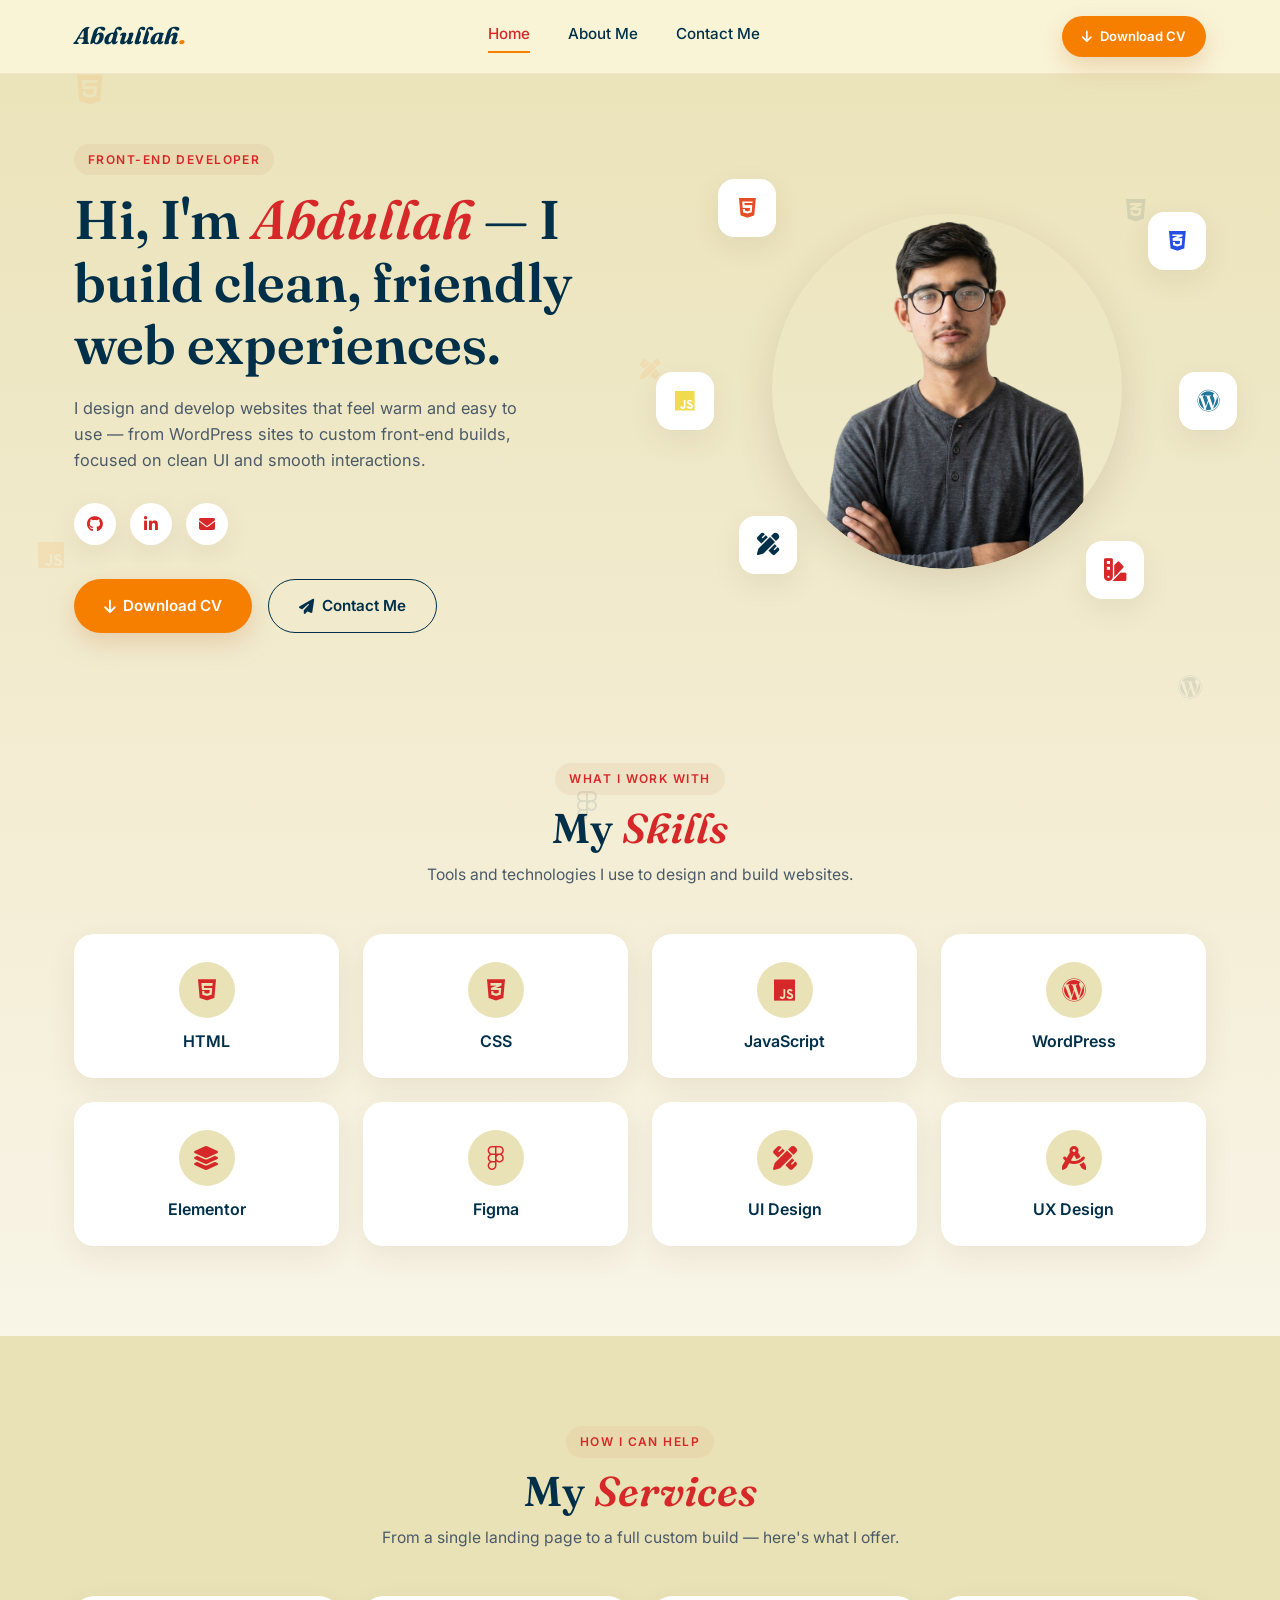
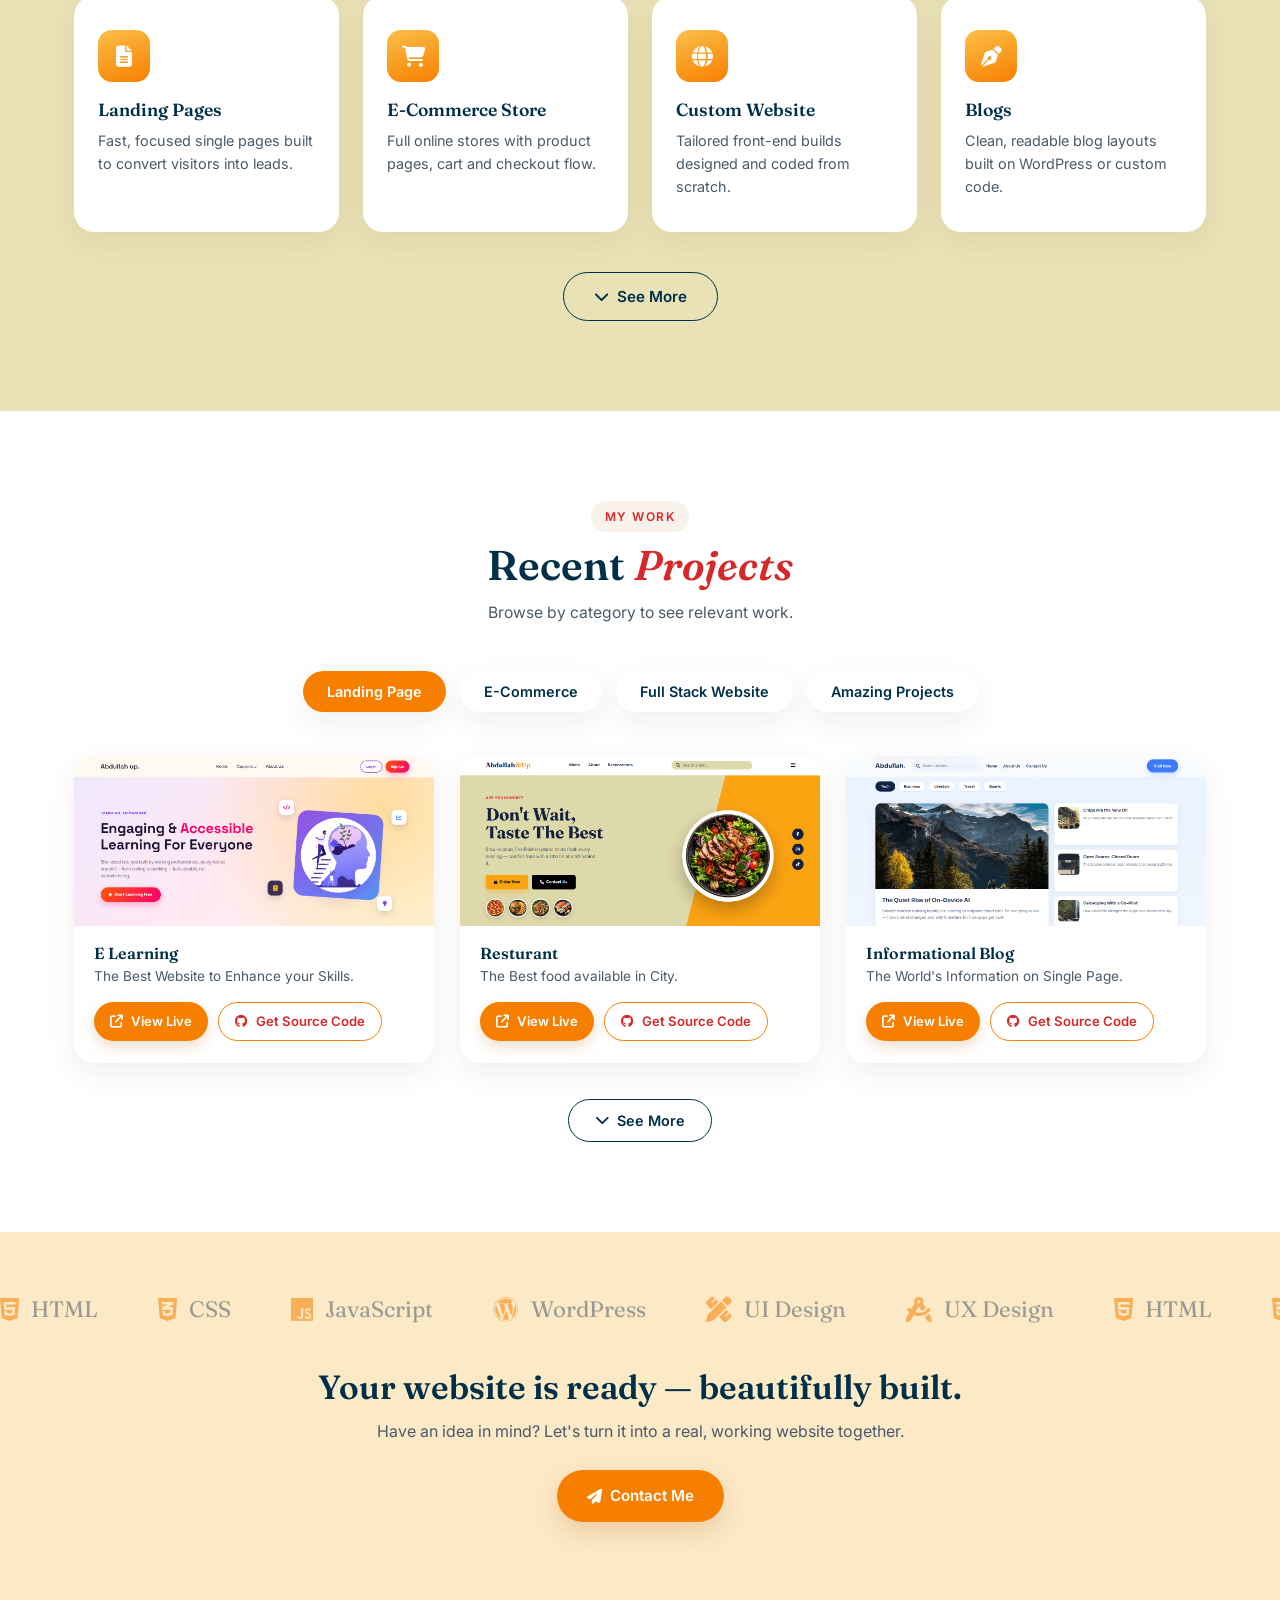
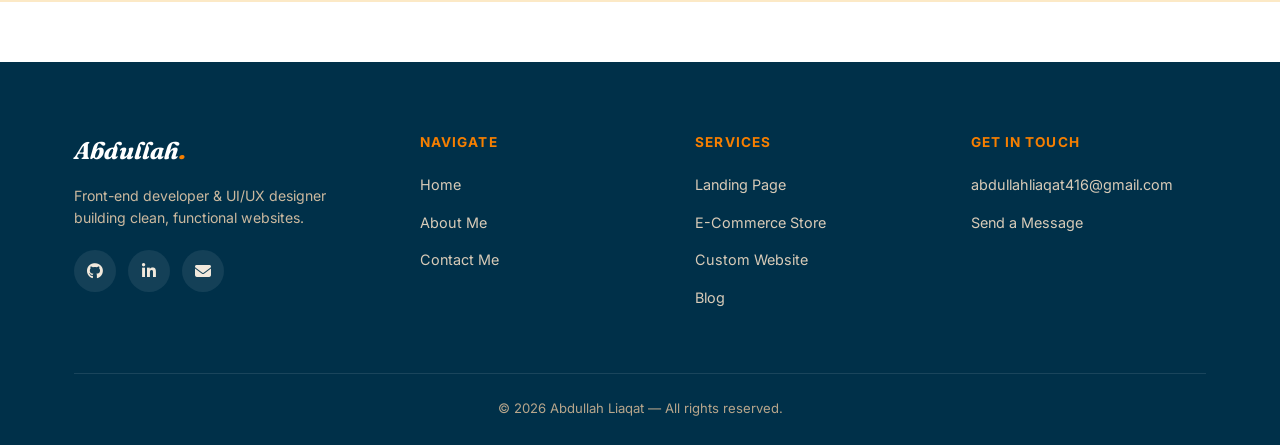
==== commit f422fbda: "added name of the landing pages yes added" ====
--- a/index.html
+++ b/index.html
@@ -158,7 +158,7 @@
       <button class="tab-btn active" data-target="panel-landing">Landing Page</button>
       <button class="tab-btn" data-target="panel-ecommerce">E-Commerce</button>
       <button class="tab-btn" data-target="panel-fullstack">Full Stack Website</button>
-      <button class="tab-btn" data-target="panel-blog">Blog / Business</button>
+      <button class="tab-btn" data-target="panel-blog">Amazing Projects</button>
     </div>
 
     <!-- Landing Page projects -->
@@ -167,8 +167,8 @@
         <div class="project-card">
           <img class="project-thumb" src="a.png" alt="Landing page project 1">
           <div class="project-body">
-            <h4>Landing Page 01</h4>
-            <p>Single-page site built for a product launch.</p>
+            <h4>E Learning</h4>
+            <p>The Best Website to Enhance your  Skills.</p>
             <div class="project-links">
               <a href="#" class="view-btn" target="_blank"><i class="fa-solid fa-arrow-up-right-from-square"></i> View Live</a>
               <a href="#" class="source-btn" target="_blank"><i class="fa-brands fa-github"></i> Get Source Code</a>
@@ -178,8 +178,8 @@
         <div class="project-card">
           <img class="project-thumb" src="2.png" alt="Landing page project 2">
           <div class="project-body">
-            <h4>Landing Page 02</h4>
-            <p>Conversion-focused page for a local service.</p>
+            <h4>Resturant</h4>
+            <p>The Best food available in City.</p>
             <div class="project-links">
               <a href="#" class="view-btn" target="_blank"><i class="fa-solid fa-arrow-up-right-from-square"></i> View Live</a>
               <a href="#" class="source-btn" target="_blank"><i class="fa-brands fa-github"></i> Get Source Code</a>
@@ -189,8 +189,8 @@
         <div class="project-card">
           <img class="project-thumb" src="3.png" alt="Landing page project 3">
           <div class="project-body">
-            <h4>Landing Page 03</h4>
-            <p>Event page with countdown and RSVP form.</p>
+            <h4>Informational Blog</h4>
+            <p>The World's Information on Single  Page.</p>
             <div class="project-links">
               <a href="#" class="view-btn" target="_blank"><i class="fa-solid fa-arrow-up-right-from-square"></i> View Live</a>
               <a href="#" class="source-btn" target="_blank"><i class="fa-brands fa-github"></i> Get Source Code</a>
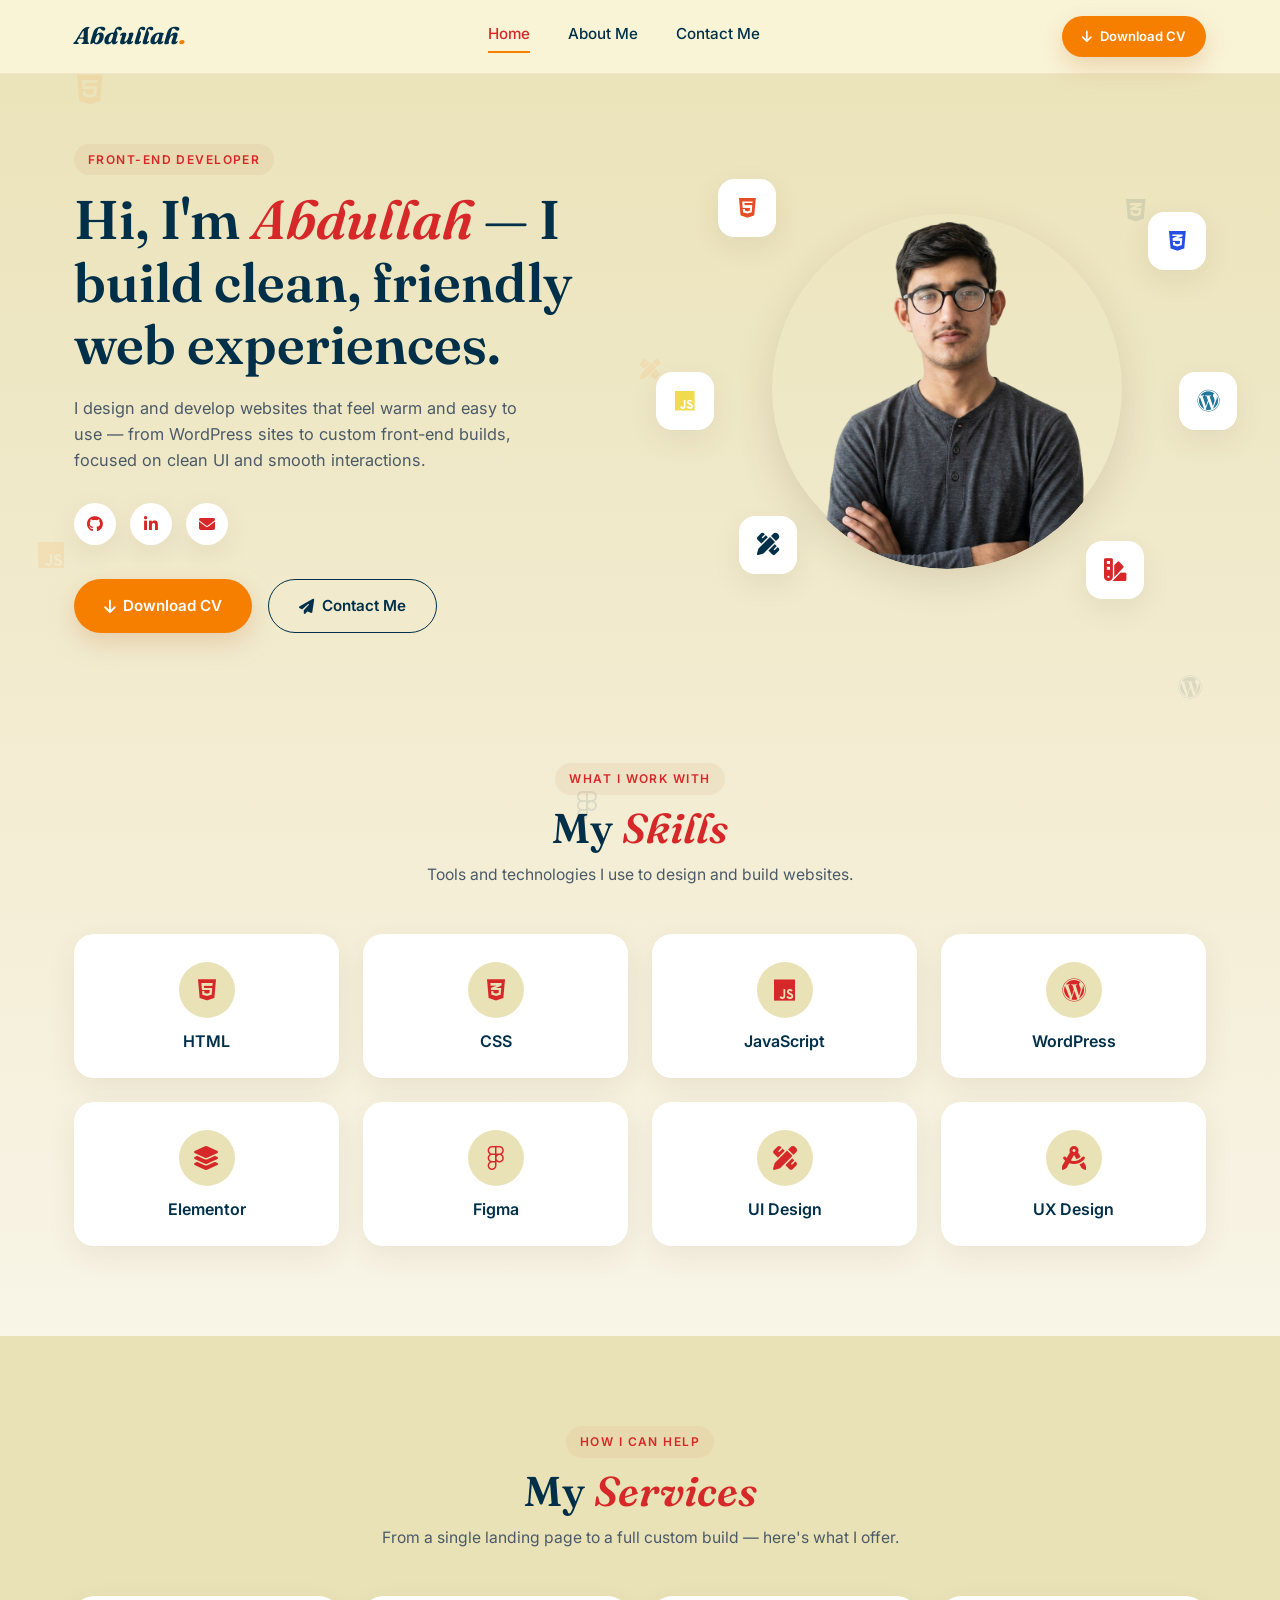
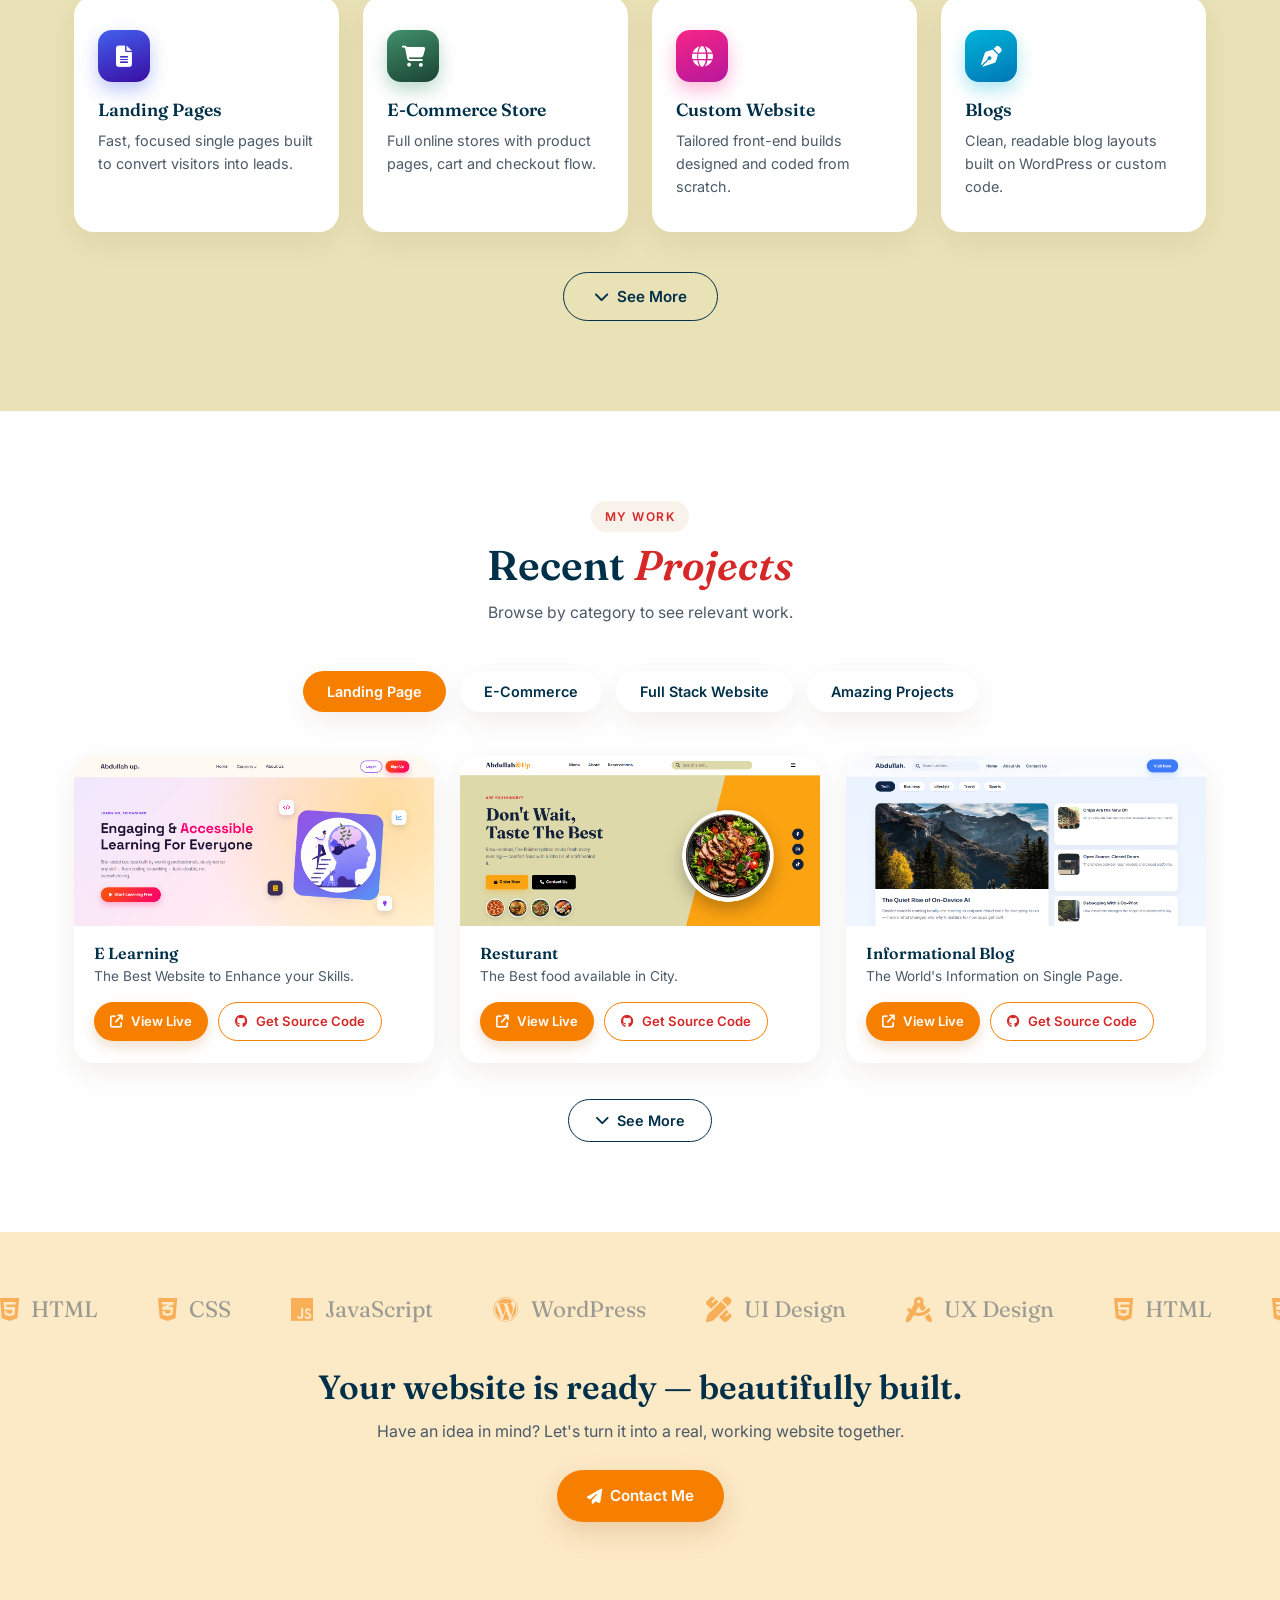
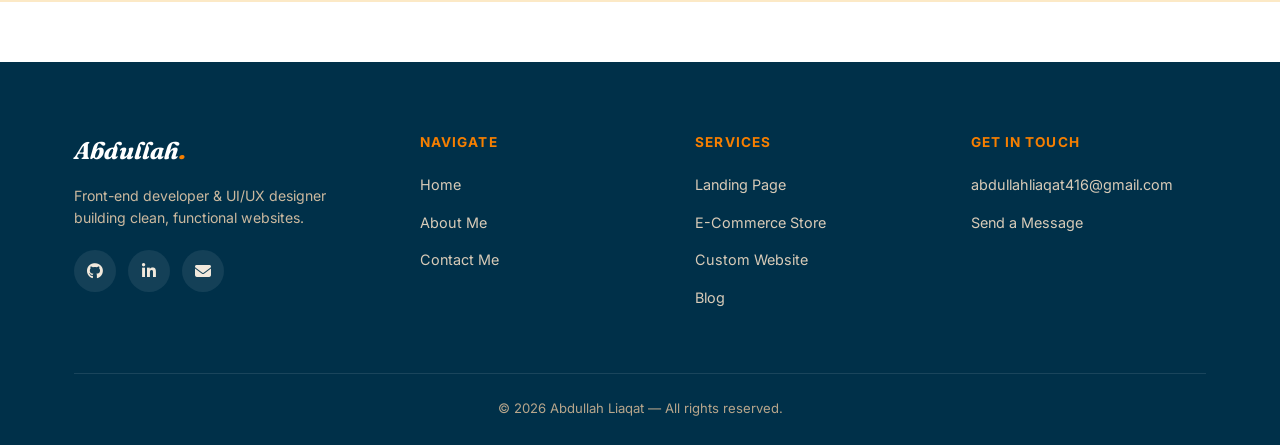
==== commit 8f0bad56: "ui enhahance mobile" ====
--- a/index.html
+++ b/index.html
@@ -75,16 +75,16 @@
     <h2 class="section-title reveal">My <span class="accent">Skills</span></h2>
     <p class="section-sub reveal">Tools and technologies I use to design and build websites.</p>
 
-    <div class="skills-grid reveal">
-      <div class="skill-card"><div class="skill-icon"><i class="fa-brands fa-html5"></i></div><h4>HTML</h4></div>
-      <div class="skill-card"><div class="skill-icon"><i class="fa-brands fa-css3-alt"></i></div><h4>CSS</h4></div>
-      <div class="skill-card"><div class="skill-icon"><i class="fa-brands fa-js"></i></div><h4>JavaScript</h4></div>
-      <div class="skill-card"><div class="skill-icon"><i class="fa-brands fa-wordpress"></i></div><h4>WordPress</h4></div>
-      <div class="skill-card"><div class="skill-icon"><i class="fa-solid fa-layer-group"></i></div><h4>Elementor</h4></div>
-      <div class="skill-card"><div class="skill-icon"><i class="fa-brands fa-figma"></i></div><h4>Figma</h4></div>
-      <div class="skill-card"><div class="skill-icon"><i class="fa-solid fa-pen-ruler"></i></div><h4>UI Design</h4></div>
-      <div class="skill-card"><div class="skill-icon"><i class="fa-solid fa-compass-drafting"></i></div><h4>UX Design</h4></div>
-    </div>
+    <ul class="skills-grid reveal">
+      <li class="skill-card"><div class="skill-icon"><i class="fa-brands fa-html5" aria-hidden="true"></i></div><h4>HTML</h4></li>
+      <li class="skill-card"><div class="skill-icon"><i class="fa-brands fa-css3-alt" aria-hidden="true"></i></div><h4>CSS</h4></li>
+      <li class="skill-card"><div class="skill-icon"><i class="fa-brands fa-js" aria-hidden="true"></i></div><h4>JavaScript</h4></li>
+      <li class="skill-card"><div class="skill-icon"><i class="fa-brands fa-wordpress" aria-hidden="true"></i></div><h4>WordPress</h4></li>
+      <li class="skill-card"><div class="skill-icon"><i class="fa-solid fa-layer-group" aria-hidden="true"></i></div><h4>Elementor</h4></li>
+      <li class="skill-card"><div class="skill-icon"><i class="fa-brands fa-figma" aria-hidden="true"></i></div><h4>Figma</h4></li>
+      <li class="skill-card"><div class="skill-icon"><i class="fa-solid fa-pen-ruler" aria-hidden="true"></i></div><h4>UI Design</h4></li>
+      <li class="skill-card"><div class="skill-icon"><i class="fa-solid fa-compass-drafting" aria-hidden="true"></i></div><h4>UX Design</h4></li>
+    </ul>
   </div>
 </section>
 
@@ -95,51 +95,51 @@
     <h2 class="section-title reveal">My <span class="accent">Services</span></h2>
     <p class="section-sub reveal">From a single landing page to a full custom build — here's what I offer.</p>
 
-    <div class="services-grid reveal">
-      <div class="service-card">
-        <div class="service-icon"><i class="fa-solid fa-file-lines"></i></div>
+    <ul class="services-grid reveal">
+      <li class="service-card">
+        <div class="service-icon icon-c1"><i class="fa-solid fa-file-lines" aria-hidden="true"></i></div>
         <h4>Landing Pages</h4>
         <p>Fast, focused single pages built to convert visitors into leads.</p>
-      </div>
-      <div class="service-card">
-        <div class="service-icon"><i class="fa-solid fa-cart-shopping"></i></div>
+      </li>
+      <li class="service-card">
+        <div class="service-icon icon-c2"><i class="fa-solid fa-cart-shopping" aria-hidden="true"></i></div>
         <h4>E-Commerce Store</h4>
         <p>Full online stores with product pages, cart and checkout flow.</p>
-      </div>
-      <div class="service-card">
-        <div class="service-icon"><i class="fa-solid fa-globe"></i></div>
+      </li>
+      <li class="service-card">
+        <div class="service-icon icon-c3"><i class="fa-solid fa-globe" aria-hidden="true"></i></div>
         <h4>Custom Website</h4>
         <p>Tailored front-end builds designed and coded from scratch.</p>
-      </div>
-      <div class="service-card">
-        <div class="service-icon"><i class="fa-solid fa-pen-nib"></i></div>
+      </li>
+      <li class="service-card">
+        <div class="service-icon icon-c4"><i class="fa-solid fa-pen-nib" aria-hidden="true"></i></div>
         <h4>Blogs</h4>
         <p>Clean, readable blog layouts built on WordPress or custom code.</p>
-      </div>
-    </div>
-
-    <div class="extra-services" id="extraServices">
-      <div class="service-card">
-        <div class="service-icon"><i class="fa-brands fa-wordpress-simple"></i></div>
+      </li>
+    </ul>
+
+    <ul class="extra-services" id="extraServices">
+      <li class="service-card">
+        <div class="service-icon icon-c5"><i class="fa-brands fa-wordpress-simple" aria-hidden="true"></i></div>
         <h4>WordPress Website</h4>
         <p>Complete WordPress builds using Elementor and custom themes.</p>
-      </div>
-      <div class="service-card">
-        <div class="service-icon"><i class="fa-solid fa-compass-drafting"></i></div>
+      </li>
+      <li class="service-card">
+        <div class="service-icon icon-c6"><i class="fa-solid fa-compass-drafting" aria-hidden="true"></i></div>
         <h4>UI/UX Design</h4>
         <p>Figma wireframes and mockups focused on usability and flow.</p>
-      </div>
-      <div class="service-card">
-        <div class="service-icon"><i class="fa-solid fa-screwdriver-wrench"></i></div>
+      </li>
+      <li class="service-card">
+        <div class="service-icon icon-c7"><i class="fa-solid fa-screwdriver-wrench" aria-hidden="true"></i></div>
         <h4>Website Maintenance</h4>
         <p>Ongoing updates, fixes and performance improvements.</p>
-      </div>
-      <div class="service-card">
-        <div class="service-icon"><i class="fa-solid fa-magnifying-glass-chart"></i></div>
+      </li>
+      <li class="service-card">
+        <div class="service-icon icon-c8"><i class="fa-solid fa-magnifying-glass-chart" aria-hidden="true"></i></div>
         <h4>SEO Optimization</h4>
         <p>On-page SEO basics to help your site get found.</p>
-      </div>
-    </div>
+      </li>
+    </ul>
 
     <div class="see-more-wrap reveal">
       <button id="seeMoreBtn" class="btn btn-outline"><i class="fa-solid fa-chevron-down"></i> See More</button>
@@ -170,7 +170,7 @@
             <h4>E Learning</h4>
             <p>The Best Website to Enhance your  Skills.</p>
             <div class="project-links">
-              <a href="#" class="view-btn" target="_blank"><i class="fa-solid fa-arrow-up-right-from-square"></i> View Live</a>
+              <a href="https://first-landing-page-ochre.vercel.app/" class="view-btn" target="_blank"><i class="fa-solid fa-arrow-up-right-from-square"></i> View Live</a>
               <a href="#" class="source-btn" target="_blank"><i class="fa-brands fa-github"></i> Get Source Code</a>
             </div>
           </div>
@@ -181,7 +181,7 @@
             <h4>Resturant</h4>
             <p>The Best food available in City.</p>
             <div class="project-links">
-              <a href="#" class="view-btn" target="_blank"><i class="fa-solid fa-arrow-up-right-from-square"></i> View Live</a>
+              <a href="https://seocnd-landing-page.vercel.app/" class="view-btn" target="_blank"><i class="fa-solid fa-arrow-up-right-from-square"></i> View Live</a>
               <a href="#" class="source-btn" target="_blank"><i class="fa-brands fa-github"></i> Get Source Code</a>
             </div>
           </div>
@@ -192,7 +192,7 @@
             <h4>Informational Blog</h4>
             <p>The World's Information on Single  Page.</p>
             <div class="project-links">
-              <a href="#" class="view-btn" target="_blank"><i class="fa-solid fa-arrow-up-right-from-square"></i> View Live</a>
+              <a href="https://3-lggnvk9yg-abdullah-025f.vercel.app/" class="view-btn" target="_blank"><i class="fa-solid fa-arrow-up-right-from-square"></i> View Live</a>
               <a href="#" class="source-btn" target="_blank"><i class="fa-brands fa-github"></i> Get Source Code</a>
             </div>
           </div>
@@ -317,34 +317,34 @@
     <div class="project-panel" id="panel-fullstack">
       <div class="project-grid">
         <div class="project-card">
-          <img class="project-thumb" src="https://placehold.co/400x260/FAEDCD/3B2C20?text=Full+Stack+1" alt="Full stack project 1">
-          <div class="project-body">
-            <h4>Gym Membership App</h4>
-            <p>UI mockup with black &amp; gold theme.</p>
-            <div class="project-links">
-              <a href="#" class="view-btn" target="_blank"><i class="fa-solid fa-arrow-up-right-from-square"></i> View Live</a>
-              <a href="#" class="source-btn" target="_blank"><i class="fa-brands fa-github"></i> Get Source Code</a>
-            </div>
-          </div>
-        </div>
-        <div class="project-card">
-          <img class="project-thumb" src="https://placehold.co/400x260/CCD5AE/3B2C20?text=Full+Stack+2" alt="Full stack project 2">
-          <div class="project-body">
-            <h4>Full Stack 02</h4>
-            <p>MERN-based CRUD application.</p>
-            <div class="project-links">
-              <a href="#" class="view-btn" target="_blank"><i class="fa-solid fa-arrow-up-right-from-square"></i> View Live</a>
-              <a href="#" class="source-btn" target="_blank"><i class="fa-brands fa-github"></i> Get Source Code</a>
-            </div>
-          </div>
-        </div>
-        <div class="project-card">
-          <img class="project-thumb" src="https://placehold.co/400x260/FEFAE0/3B2C20?text=Full+Stack+3" alt="Full stack project 3">
-          <div class="project-body">
-            <h4>Full Stack 03</h4>
-            <p>User auth &amp; dashboard system.</p>
-            <div class="project-links">
-              <a href="#" class="view-btn" target="_blank"><i class="fa-solid fa-arrow-up-right-from-square"></i> View Live</a>
+          <img class="project-thumb" src="111.png" alt="Full stack project 1">
+          <div class="project-body">
+            <h4>Agency Website</h4>
+            <p>Modern UI  &amp; Green theme.</p>
+            <div class="project-links">
+              <a href="https://websitefor-portfolio.vercel.app/" class="view-btn" target="_blank"><i class="fa-solid fa-arrow-up-right-from-square"></i> View Live</a>
+              <a href="#" class="source-btn" target="_blank"><i class="fa-brands fa-github"></i> Get Source Code</a>
+            </div>
+          </div>
+        </div>
+        <div class="project-card">
+          <img class="project-thumb" src="222.png" alt="Full stack project 2">
+          <div class="project-body">
+            <h4>Bakery Full Website</h4>
+            <p>Where You get sweets of your life.</p>
+            <div class="project-links">
+              <a href="https://second-portfolio-website-theta.vercel.app/" class="view-btn" target="_blank"><i class="fa-solid fa-arrow-up-right-from-square"></i> View Live</a>
+              <a href="#" class="source-btn" target="_blank"><i class="fa-brands fa-github"></i> Get Source Code</a>
+            </div>
+          </div>
+        </div>
+        <div class="project-card">
+          <img class="project-thumb" src="333.png" alt="Full stack project 3">
+          <div class="project-body">
+            <h4>School Website</h4>
+            <p>School &amp; Online Learning is best.</p>
+            <div class="project-links">
+              <a href="https://third-portfolio-website.vercel.app/" class="view-btn" target="_blank"><i class="fa-solid fa-arrow-up-right-from-square"></i> View Live</a>
               <a href="#" class="source-btn" target="_blank"><i class="fa-brands fa-github"></i> Get Source Code</a>
             </div>
           </div>
@@ -389,7 +389,7 @@
       </div>
     </div>
 
-    <!-- Blog / Business projects -->
+    <!-- Blog / Amazing Projects -->
     <div class="project-panel" id="panel-blog">
       <div class="project-grid">
         <div class="project-card">
--- a/style.css
+++ b/style.css
@@ -394,9 +394,23 @@
   display:flex; align-items:center; justify-content:center;
   font-size: 1.3rem;
   margin-bottom: 18px;
-}
+  transition: transform .45s cubic-bezier(.34,1.56,.64,1), box-shadow .35s ease;
+}
+.service-icon i{ transition: transform .4s ease; }
+.service-card:hover .service-icon{ transform: scale(1.12) rotate(-6deg); }
+.service-card:hover .service-icon i{ transform: scale(1.15) rotate(6deg); }
 .service-card h4{ font-size: 1.1rem; margin-bottom: 8px; }
 .service-card p{ color: var(--ink-soft); font-size: 0.9rem; }
+
+/* ---------- Colorful service icons ---------- */
+.icon-c1{ background: linear-gradient(160deg, #4361ee, #3a0ca3); box-shadow: 0 8px 18px rgba(67,97,238,0.35); }
+.icon-c2{ background: linear-gradient(160deg, #40916c, #1b4332); box-shadow: 0 8px 18px rgba(64,145,108,0.35); }
+.icon-c3{ background: linear-gradient(160deg, #f72585, #b5179e); box-shadow: 0 8px 18px rgba(247,37,133,0.32); }
+.icon-c4{ background: linear-gradient(160deg, #00b4d8, #0077b6); box-shadow: 0 8px 18px rgba(0,180,216,0.32); }
+.icon-c5{ background: linear-gradient(160deg, var(--tea), var(--bronze)); box-shadow: 0 8px 18px rgba(247,127,0,0.32); }
+.icon-c6{ background: linear-gradient(160deg, #7209b7, #560bad); box-shadow: 0 8px 18px rgba(114,9,183,0.32); }
+.icon-c7{ background: linear-gradient(160deg, #e63946, #9d0208); box-shadow: 0 8px 18px rgba(230,57,70,0.32); }
+.icon-c8{ background: linear-gradient(160deg, #fcbf49, #f77f00); box-shadow: 0 8px 18px rgba(252,191,73,0.35); }
 
 .extra-services{
   display:none;
@@ -735,7 +749,11 @@
   .hero-text{ text-align:center; }
   .hero-socials{ justify-content:center; }
 
-  .skills-grid, .services-grid, .extra-services{ grid-template-columns: repeat(2,1fr); }
+  .services-grid, .extra-services{ grid-template-columns: repeat(2,1fr); }
+  .skills-grid{ grid-template-columns: repeat(4,1fr); gap: 10px; }
+  .skill-card{ padding: 16px 6px; }
+  .skill-icon{ width:40px; height:40px; font-size:1.05rem; margin-bottom:8px; }
+  .skill-card h4{ font-size:0.7rem; }
   .project-grid{ grid-template-columns: 1fr; }
   .form-row{ grid-template-columns: 1fr; }
   .footer-grid{ grid-template-columns: 1fr 1fr; gap: 30px; }
@@ -746,7 +764,11 @@
 
 @media (max-width: 480px){
   section{ padding: 60px 0; }
-  .skills-grid, .services-grid, .extra-services{ grid-template-columns: 1fr; }
+  .services-grid, .extra-services{ grid-template-columns: 1fr; }
+  .skills-grid{ grid-template-columns: repeat(4,1fr); gap: 8px; }
+  .skill-card{ padding: 12px 4px; border-radius: 12px; }
+  .skill-icon{ width:34px; height:34px; font-size:0.9rem; margin-bottom:6px; }
+  .skill-card h4{ font-size:0.6rem; letter-spacing:-0.2px; }
   .footer-grid{ grid-template-columns: 1fr; }
   .hero-photo-wrap{ width:220px; height:220px; }
   .hero-photo{ width:190px; height:190px; font-size:2.6rem; }
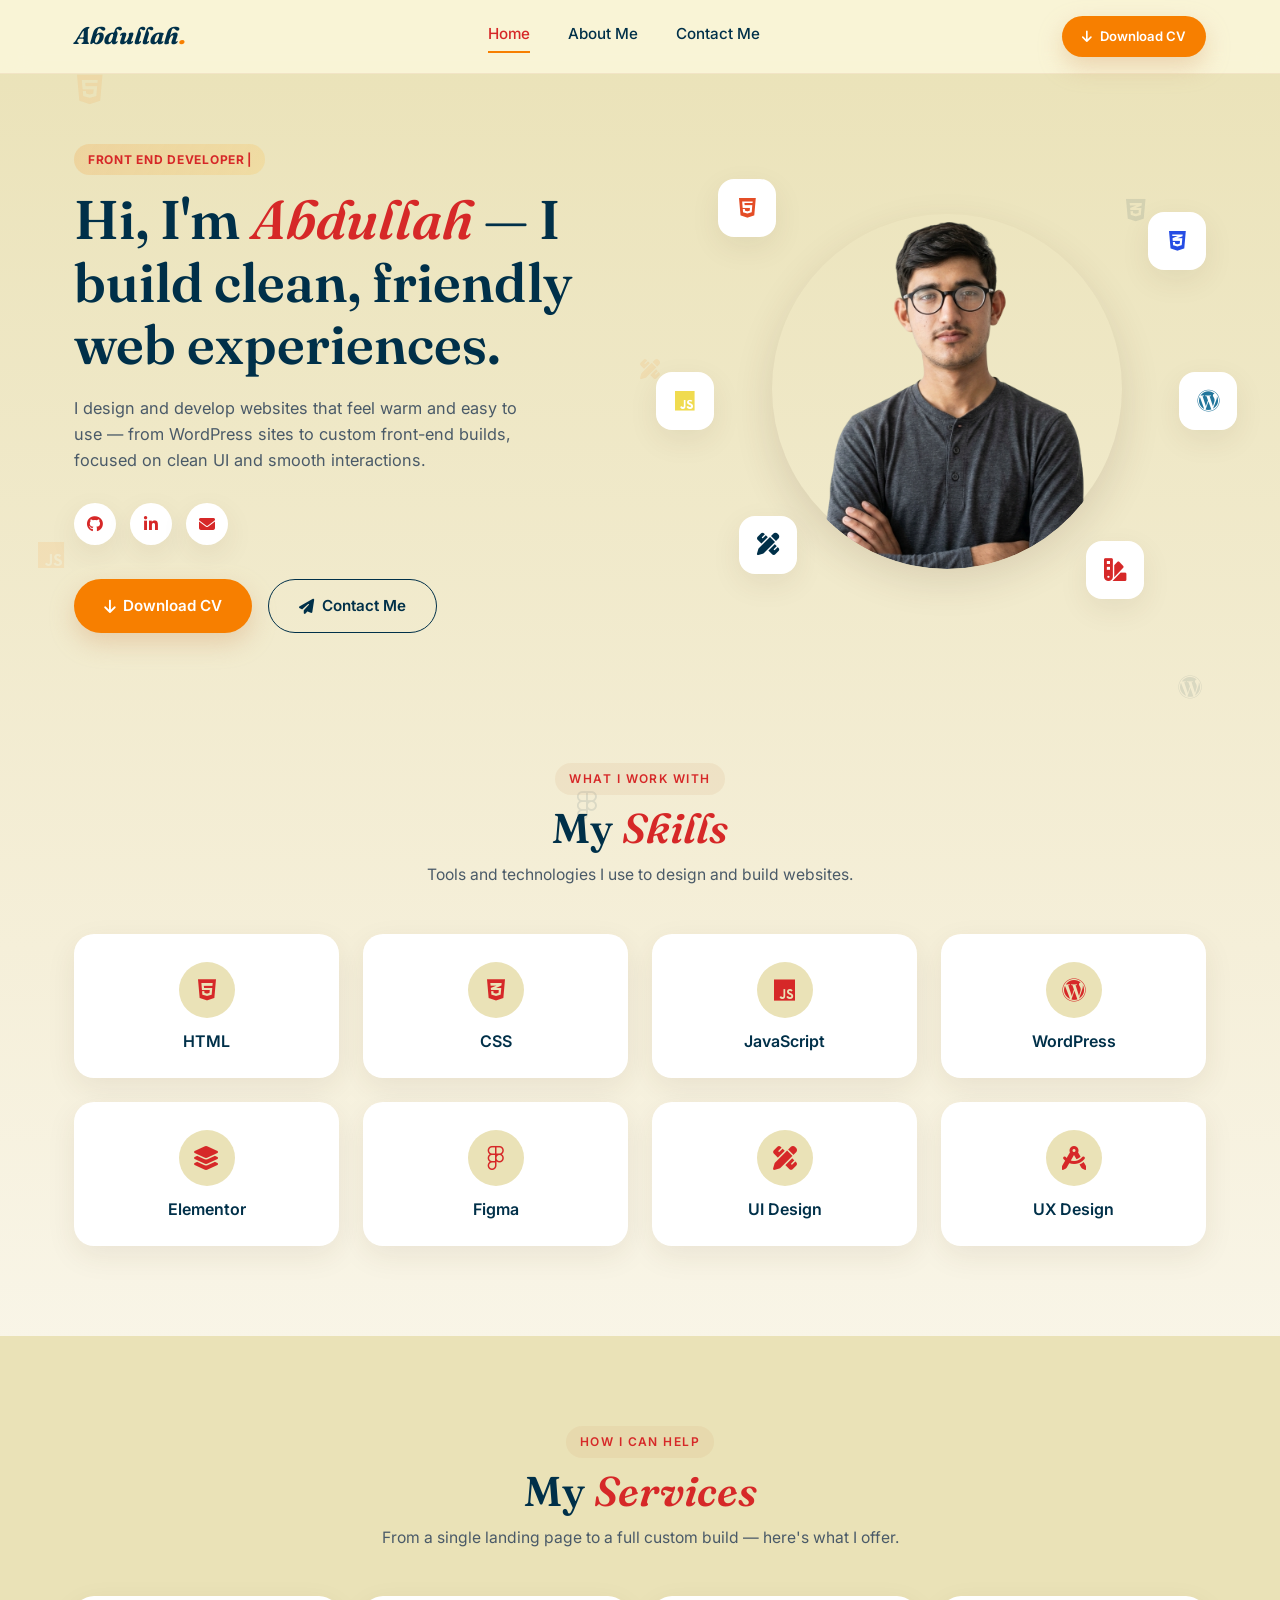
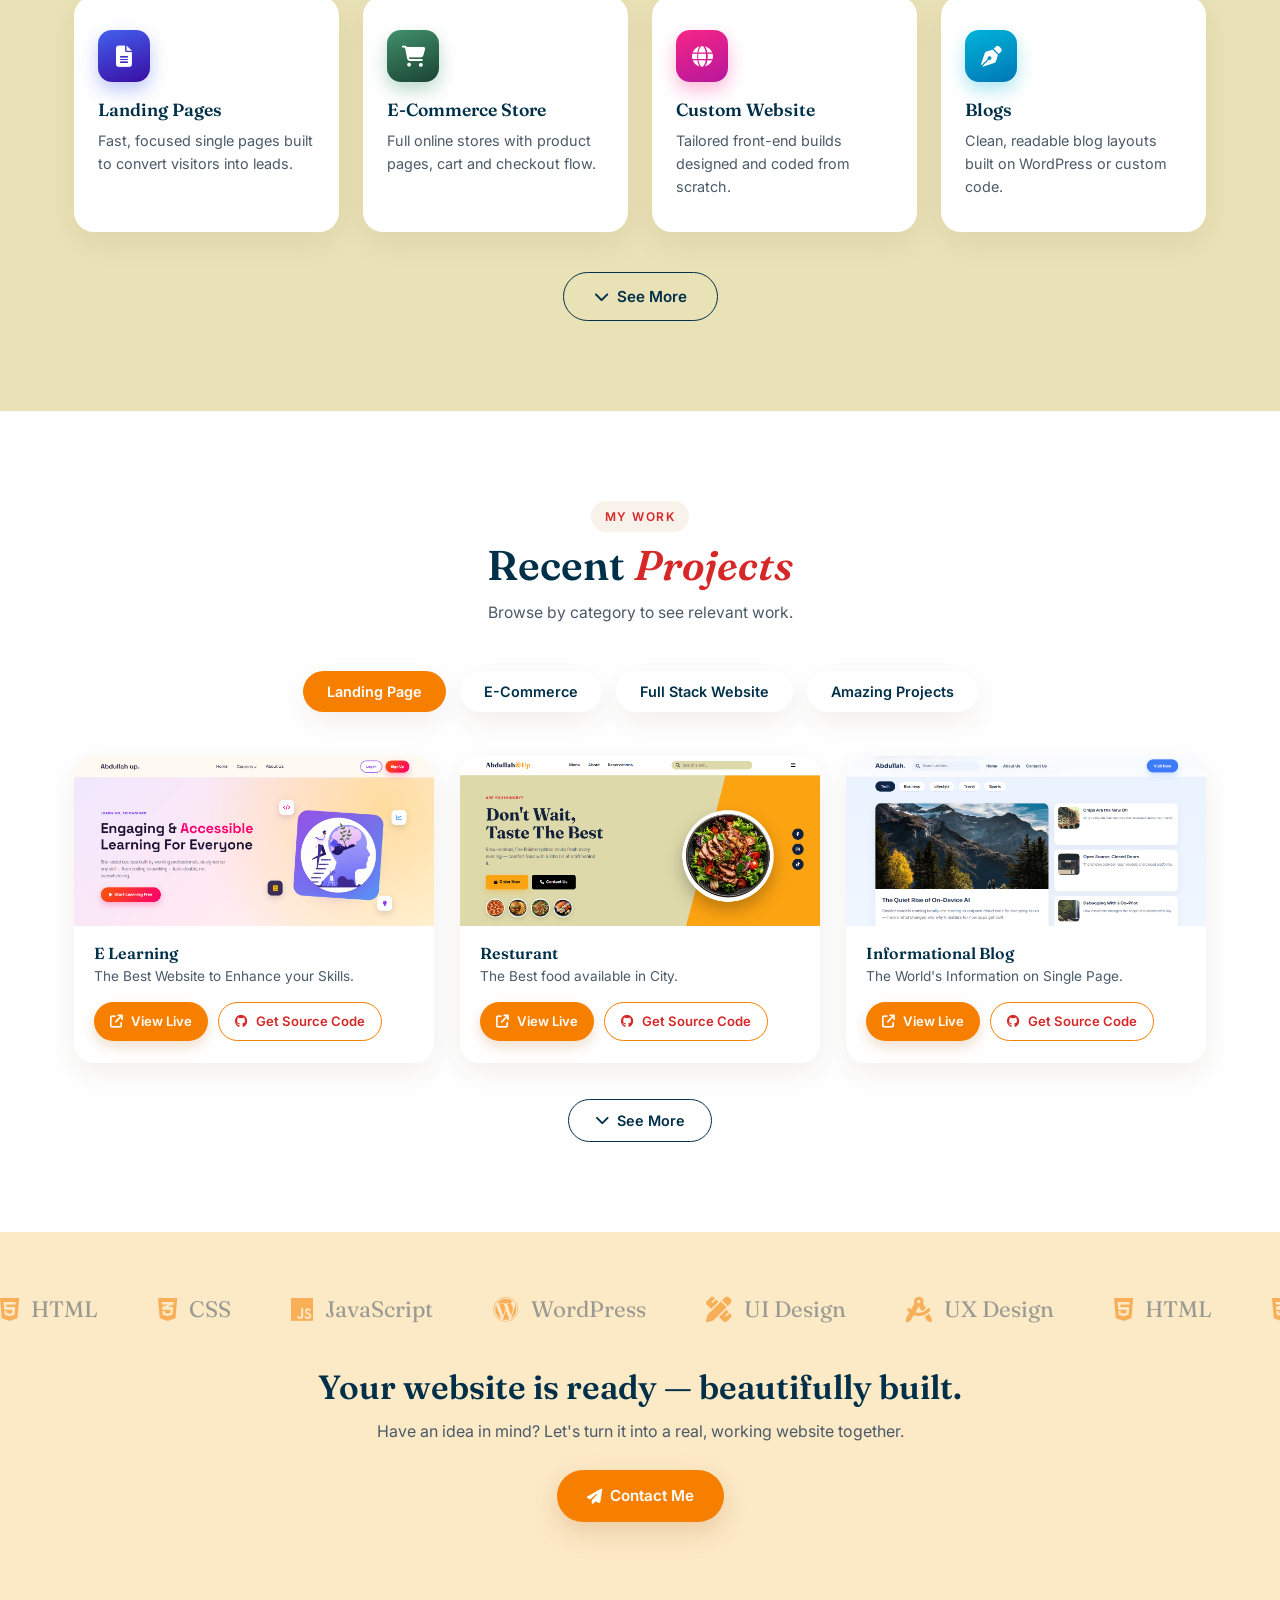
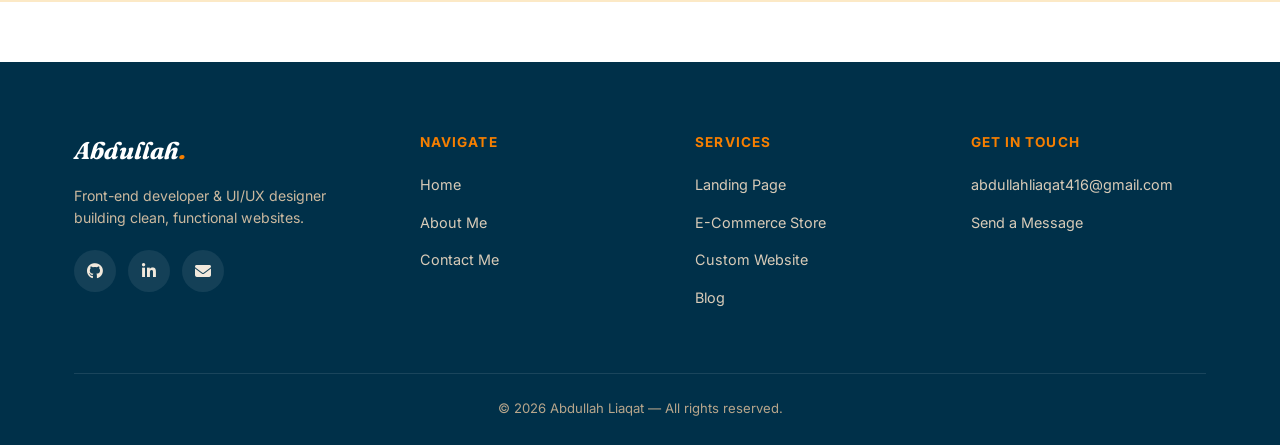
==== commit 0e503809: "enhance portfolio" ====
--- a/index.html
+++ b/index.html
@@ -40,7 +40,7 @@
 <section class="hero">
   <div class="container hero-inner">
     <div class="hero-text reveal">
-      <span class="eyebrow">Front-End Developer</span>
+      <span class="eyebrow eyebrow-type"><span id="typeRole">Front-End Developer</span><span class="type-cursor">|</span></span>
       <h1>Hi, I'm <span class="accent">Abdullah</span> — I build clean, friendly web experiences.</h1>
       <p>I design and develop websites that feel warm and easy to use — from WordPress sites to custom front-end builds, focused on clean UI and smooth interactions.</p>
       <div class="hero-socials">
@@ -95,7 +95,7 @@
     <h2 class="section-title reveal">My <span class="accent">Services</span></h2>
     <p class="section-sub reveal">From a single landing page to a full custom build — here's what I offer.</p>
 
-    <ul class="services-grid reveal">
+    <ul class="services-grid reveal" id="servicesGrid">
       <li class="service-card">
         <div class="service-icon icon-c1"><i class="fa-solid fa-file-lines" aria-hidden="true"></i></div>
         <h4>Landing Pages</h4>
@@ -116,28 +116,30 @@
         <h4>Blogs</h4>
         <p>Clean, readable blog layouts built on WordPress or custom code.</p>
       </li>
-    </ul>
-
-    <ul class="extra-services" id="extraServices">
-      <li class="service-card">
+      <li class="service-card svc-extra">
         <div class="service-icon icon-c5"><i class="fa-brands fa-wordpress-simple" aria-hidden="true"></i></div>
         <h4>WordPress Website</h4>
         <p>Complete WordPress builds using Elementor and custom themes.</p>
       </li>
-      <li class="service-card">
+      <li class="service-card svc-extra">
         <div class="service-icon icon-c6"><i class="fa-solid fa-compass-drafting" aria-hidden="true"></i></div>
         <h4>UI/UX Design</h4>
         <p>Figma wireframes and mockups focused on usability and flow.</p>
       </li>
-      <li class="service-card">
-        <div class="service-icon icon-c7"><i class="fa-solid fa-screwdriver-wrench" aria-hidden="true"></i></div>
-        <h4>Website Maintenance</h4>
-        <p>Ongoing updates, fixes and performance improvements.</p>
-      </li>
-      <li class="service-card">
-        <div class="service-icon icon-c8"><i class="fa-solid fa-magnifying-glass-chart" aria-hidden="true"></i></div>
-        <h4>SEO Optimization</h4>
-        <p>On-page SEO basics to help your site get found.</p>
+      <li class="service-card svc-extra">
+        <div class="service-icon icon-c7"><i class="fa-brands fa-chrome" aria-hidden="true"></i></div>
+        <h4>Chrome Extension Development</h4>
+        <p>Custom browser extensions that automate tasks and boost productivity.</p>
+      </li>
+      <li class="service-card svc-extra">
+        <div class="service-icon icon-c8"><i class="fa-solid fa-robot" aria-hidden="true"></i></div>
+        <h4>SaaS App Development</h4>
+        <p>End-to-end SaaS products — from idea to a live, working platform.</p>
+      </li>
+      <li class="service-card svc-extra">
+        <div class="service-icon icon-c9"><i class="fa-solid fa-laptop-code" aria-hidden="true"></i></div>
+        <h4>Web App Development</h4>
+        <p>Interactive, database-driven web apps built for real workflows.</p>
       </li>
     </ul>
 
@@ -171,7 +173,7 @@
             <p>The Best Website to Enhance your  Skills.</p>
             <div class="project-links">
               <a href="https://first-landing-page-ochre.vercel.app/" class="view-btn" target="_blank"><i class="fa-solid fa-arrow-up-right-from-square"></i> View Live</a>
-              <a href="#" class="source-btn" target="_blank"><i class="fa-brands fa-github"></i> Get Source Code</a>
+              <a href="https://github.com/abdullahliaqat416-coder/My-Portfolio-Content/tree/36bbf05273a9b312eea8ab0a006264212b181df7/1.E%20Learning%20(Landing%20Pages)" class="source-btn" target="_blank"><i class="fa-brands fa-github"></i> Get Source Code</a>
             </div>
           </div>
         </div>
@@ -182,7 +184,7 @@
             <p>The Best food available in City.</p>
             <div class="project-links">
               <a href="https://seocnd-landing-page.vercel.app/" class="view-btn" target="_blank"><i class="fa-solid fa-arrow-up-right-from-square"></i> View Live</a>
-              <a href="#" class="source-btn" target="_blank"><i class="fa-brands fa-github"></i> Get Source Code</a>
+              <a href="https://github.com/abdullahliaqat416-coder/My-Portfolio-Content/tree/36bbf05273a9b312eea8ab0a006264212b181df7/2.Resturant%20(Landing%20Pages)" class="source-btn" target="_blank"><i class="fa-brands fa-github"></i> Get Source Code</a>
             </div>
           </div>
         </div>
@@ -193,7 +195,7 @@
             <p>The World's Information on Single  Page.</p>
             <div class="project-links">
               <a href="https://3-lggnvk9yg-abdullah-025f.vercel.app/" class="view-btn" target="_blank"><i class="fa-solid fa-arrow-up-right-from-square"></i> View Live</a>
-              <a href="#" class="source-btn" target="_blank"><i class="fa-brands fa-github"></i> Get Source Code</a>
+              <a href="https://github.com/abdullahliaqat416-coder/My-Portfolio-Content/tree/36bbf05273a9b312eea8ab0a006264212b181df7/3.%20Informational%20Blog%20(Landing%20Pages)" class="source-btn" target="_blank"><i class="fa-brands fa-github"></i> Get Source Code</a>
             </div>
           </div>
         </div>
@@ -205,7 +207,7 @@
             <p>App download page with feature highlights.</p>
             <div class="project-links">
               <a href="#" class="view-btn" target="_blank"><i class="fa-solid fa-arrow-up-right-from-square"></i> View Live</a>
-              <a href="#" class="source-btn" target="_blank"><i class="fa-brands fa-github"></i> Get Source Code</a>
+              <a href="https://github.com/abdullahliaqat416-coder/My-Portfolio-Content/tree/36bbf05273a9b312eea8ab0a006264212b181df7/4.Builder%20(Landing%20Pages)" class="source-btn" target="_blank"><i class="fa-brands fa-github"></i> Get Source Code</a>
             </div>
           </div>
         </div>
@@ -241,35 +243,35 @@
     <div class="project-panel" id="panel-ecommerce">
       <div class="project-grid">
         <div class="project-card">
-          <img class="project-thumb" src="https://placehold.co/400x260/D4A373/ffffff?text=Store+1" alt="E-commerce project 1">
-          <div class="project-body">
-            <h4>DriveHub</h4>
-            <p>Car marketplace homepage with search &amp; filters.</p>
-            <div class="project-links">
-              <a href="#" class="view-btn" target="_blank"><i class="fa-solid fa-arrow-up-right-from-square"></i> View Live</a>
-              <a href="#" class="source-btn" target="_blank"><i class="fa-brands fa-github"></i> Get Source Code</a>
-            </div>
-          </div>
-        </div>
-        <div class="project-card">
-          <img class="project-thumb" src="https://placehold.co/400x260/FAEDCD/3B2C20?text=Store+2" alt="E-commerce project 2">
-          <div class="project-body">
-            <h4>Store 02</h4>
+          <img class="project-thumb" src="store1.png" alt="E-commerce project 1">
+          <div class="project-body">
+            <h4>Object Market</h4>
+            <p>Object Market Premium Store of  &amp; needs.</p>
+            <div class="project-links">
+              <a href="https://object-market-ecommerce.vercel.app/" target="_blank"  class="view-btn" target="_blank"><i class="fa-solid fa-arrow-up-right-from-square"></i> View Live</a>
+              <a href="https://github.com/abdullahliaqat416-coder/My-Portfolio-Content/tree/36bbf05273a9b312eea8ab0a006264212b181df7/2.%20Object%20Market%20(E.Commerce%20Store)" class="source-btn" target="_blank"><i class="fa-brands fa-github"></i> Get Source Code</a>
+            </div>
+          </div>
+        </div>
+        <div class="project-card">
+          <img class="project-thumb" src="second.png" alt="E-commerce project 2">
+          <div class="project-body">
+            <h4>Atlier Loman</h4>
             <p>Product catalog with cart and wishlist.</p>
             <div class="project-links">
-              <a href="#" class="view-btn" target="_blank"><i class="fa-solid fa-arrow-up-right-from-square"></i> View Live</a>
-              <a href="#" class="source-btn" target="_blank"><i class="fa-brands fa-github"></i> Get Source Code</a>
-            </div>
-          </div>
-        </div>
-        <div class="project-card">
-          <img class="project-thumb" src="https://placehold.co/400x260/CCD5AE/3B2C20?text=Store+3" alt="E-commerce project 3">
-          <div class="project-body">
-            <h4>Store 03</h4>
-            <p>Checkout flow with order summary.</p>
-            <div class="project-links">
-              <a href="#" class="view-btn" target="_blank"><i class="fa-solid fa-arrow-up-right-from-square"></i> View Live</a>
-              <a href="#" class="source-btn" target="_blank"><i class="fa-brands fa-github"></i> Get Source Code</a>
+              <a href="https://secocnd-ecommerce-store.vercel.app/" target="_blank" class="view-btn" target="_blank"><i class="fa-solid fa-arrow-up-right-from-square"></i> View Live</a>
+              <a href="https://github.com/abdullahliaqat416-coder/My-Portfolio-Content/tree/36bbf05273a9b312eea8ab0a006264212b181df7/3.%20Atlier%20Luman%20(E.Commerce%20Store)" class="source-btn" target="_blank"><i class="fa-brands fa-github"></i> Get Source Code</a>
+            </div>
+          </div>
+        </div>
+        <div class="project-card">
+          <img class="project-thumb" src="Store3.png" alt="E-commerce project 3">
+          <div class="project-body">
+            <h4>Nova Form</h4>
+            <p>Premium Store with Graphics and Desgin</p>
+            <div class="project-links">
+              <a href="https://thirdecommerce3dstore.vercel.app/" class="view-btn" target="_blank"><i class="fa-solid fa-arrow-up-right-from-square"></i> View Live</a>
+              <a href="https://github.com/abdullahliaqat416-coder/My-Portfolio-Content/tree/36bbf05273a9b312eea8ab0a006264212b181df7/1.%20Nova%20Form%20(E.Commerce%20Store)" class="source-btn" target="_blank"><i class="fa-brands fa-github"></i> Get Source Code</a>
             </div>
           </div>
         </div>
@@ -323,7 +325,7 @@
             <p>Modern UI  &amp; Green theme.</p>
             <div class="project-links">
               <a href="https://websitefor-portfolio.vercel.app/" class="view-btn" target="_blank"><i class="fa-solid fa-arrow-up-right-from-square"></i> View Live</a>
-              <a href="#" class="source-btn" target="_blank"><i class="fa-brands fa-github"></i> Get Source Code</a>
+              <a href="https://github.com/abdullahliaqat416-coder/My-Portfolio-Content/tree/36bbf05273a9b312eea8ab0a006264212b181df7/1%20.Agency%20(Full%20Stack%20Website)" class="source-btn" target="_blank"><i class="fa-brands fa-github"></i> Get Source Code</a>
             </div>
           </div>
         </div>
@@ -334,7 +336,7 @@
             <p>Where You get sweets of your life.</p>
             <div class="project-links">
               <a href="https://second-portfolio-website-theta.vercel.app/" class="view-btn" target="_blank"><i class="fa-solid fa-arrow-up-right-from-square"></i> View Live</a>
-              <a href="#" class="source-btn" target="_blank"><i class="fa-brands fa-github"></i> Get Source Code</a>
+              <a href="https://github.com/abdullahliaqat416-coder/My-Portfolio-Content/tree/36bbf05273a9b312eea8ab0a006264212b181df7/2.%20Bakery(Full%20Stack%20Website)" class="source-btn" target="_blank"><i class="fa-brands fa-github"></i> Get Source Code</a>
             </div>
           </div>
         </div>
@@ -345,7 +347,7 @@
             <p>School &amp; Online Learning is best.</p>
             <div class="project-links">
               <a href="https://third-portfolio-website.vercel.app/" class="view-btn" target="_blank"><i class="fa-solid fa-arrow-up-right-from-square"></i> View Live</a>
-              <a href="#" class="source-btn" target="_blank"><i class="fa-brands fa-github"></i> Get Source Code</a>
+              <a href="https://github.com/abdullahliaqat416-coder/My-Portfolio-Content/tree/36bbf05273a9b312eea8ab0a006264212b181df7/3%20.%20School%20(Full%20Stack%20Website)" class="source-btn" target="_blank"><i class="fa-brands fa-github"></i> Get Source Code</a>
             </div>
           </div>
         </div>
--- a/style.css
+++ b/style.css
@@ -85,6 +85,32 @@
 }
 .accent{ color: var(--bronze-dark); font-style: italic; }
 
+/* ---------- Hero eyebrow typewriter ---------- */
+.eyebrow-type{
+  background: linear-gradient(120deg, rgba(247,127,0,0.16), rgba(252,191,73,0.22));
+  font-family: var(--font-body);
+  font-weight: 700;
+  letter-spacing: .06em;
+  max-width: 100%;
+}
+.eyebrow-type #typeRole{
+  white-space: nowrap;
+}
+.type-cursor{
+  display:inline-block;
+  margin-left: 2px;
+  color: var(--bronze-dark);
+  animation: cursor-blink 0.9s steps(2) infinite;
+}
+@keyframes cursor-blink{
+  0%, 49%{ opacity:1; }
+  50%, 100%{ opacity:0; }
+}
+@media (max-width: 480px){
+  .eyebrow-type{ font-size: 0.66rem; padding: 6px 10px; max-width: 92vw; }
+  .eyebrow-type #typeRole{ overflow:hidden; text-overflow: ellipsis; max-width: 78vw; display:inline-block; vertical-align:bottom; }
+}
+
 section{ position:relative; padding: 90px 0; }
 
 /* ---------- Buttons ---------- */
@@ -205,8 +231,12 @@
 }
 .hamburger span{
   width:26px; height:2px; background:var(--ink); border-radius:2px;
-  transition: all .3s ease;
-}
+  transition: transform .35s cubic-bezier(.4,0,.2,1),
+              opacity .25s ease,
+              background .3s ease;
+  transform-origin: center;
+}
+.hamburger.open span{ background: var(--bronze-dark); }
 .hamburger.open span:nth-child(1){ transform: translateY(7px) rotate(45deg); }
 .hamburger.open span:nth-child(2){ opacity:0; }
 .hamburger.open span:nth-child(3){ transform: translateY(-7px) rotate(-45deg); }
@@ -377,6 +407,15 @@
   grid-template-columns: repeat(4, 1fr);
   gap: 24px;
 }
+/* Hide items 5-9 until "See More" is pressed (desktop: 4 shown by default) */
+.services-grid:not(.show-extra) .service-card.svc-extra{ display:none; }
+.services-grid.show-extra .service-card.svc-extra{
+  animation: fade-in-up .5s ease both;
+}
+@keyframes fade-in-up{
+  from{ opacity:0; transform: translateY(14px); }
+  to{ opacity:1; transform: translateY(0); }
+}
 .service-card{
   background: #fff;
   border-radius: var(--radius);
@@ -411,14 +450,7 @@
 .icon-c6{ background: linear-gradient(160deg, #7209b7, #560bad); box-shadow: 0 8px 18px rgba(114,9,183,0.32); }
 .icon-c7{ background: linear-gradient(160deg, #e63946, #9d0208); box-shadow: 0 8px 18px rgba(230,57,70,0.32); }
 .icon-c8{ background: linear-gradient(160deg, #fcbf49, #f77f00); box-shadow: 0 8px 18px rgba(252,191,73,0.35); }
-
-.extra-services{
-  display:none;
-  grid-template-columns: repeat(4, 1fr);
-  gap: 24px;
-  margin-top: 24px;
-}
-.extra-services.show{ display:grid; }
+.icon-c9{ background: linear-gradient(160deg, #4895ef, #3f37c9); box-shadow: 0 8px 18px rgba(63,55,201,0.32); }
 
 .see-more-wrap{ text-align:center; margin-top: 40px; }
 
@@ -662,6 +694,120 @@
   font-weight: 500;
 }
 .form-success.show{ display:block; }
+
+/* ---------- Contact / Order sliding panel ---------- */
+.contact-form-card{
+  width: 100%;
+  max-width: 100%;
+}
+.form-card-title{
+  text-align:center;
+  font-size: 1.15rem;
+  margin-bottom: 16px;
+}
+.form-toggle-btn{
+  display:flex;
+  align-items:center;
+  justify-content:center;
+  gap:8px;
+  margin: 0 auto 26px;
+  padding: 12px 26px;
+  border-radius: 999px;
+  background: var(--ink);
+  color:#fff;
+  font-weight:600;
+  font-size: 0.88rem;
+  transition: transform .25s ease, background .25s ease, box-shadow .25s ease;
+}
+.form-toggle-btn:hover{ background: var(--bronze-dark); transform: translateY(-2px); }
+.form-toggle-btn i{ transition: transform .4s cubic-bezier(.34,1.56,.64,1); }
+.contact-form-card.order-mode .form-toggle-btn i{ transform: rotate(180deg); }
+.form-toggle-btn.pulse{ animation: toggle-pulse .4s ease; }
+@keyframes toggle-pulse{
+  0%{ transform: scale(1); }
+  40%{ transform: scale(0.92); box-shadow: 0 0 0 8px rgba(247,127,0,0.18); }
+  100%{ transform: scale(1); }
+}
+
+.form-viewport{
+  overflow: hidden;
+  border-radius: var(--radius);
+  box-shadow: var(--shadow);
+  width: 100%;
+  max-width: 100%;
+}
+.form-slider{
+  display:flex;
+  width: 200%;
+  transition: transform .55s cubic-bezier(.65,0,.35,1);
+}
+.contact-form-card.order-mode .form-slider{ transform: translateX(-50%); }
+.form-pane{
+  width: 50%;
+  flex-shrink: 0;
+  min-width: 0;
+  box-sizing: border-box;
+}
+.form-pane .contact-form{
+  box-shadow:none;
+  border-radius:0;
+  width: 100%;
+  box-sizing: border-box;
+}
+.form-pane .order-panel{
+  border-radius:0;
+  width: 100%;
+  box-sizing: border-box;
+  height: 100%;
+}
+
+.service-tag{
+  display:inline-flex; align-items:center; gap:8px;
+  background: var(--beige);
+  color: var(--bronze-dark);
+  font-weight:600;
+  font-size: 0.82rem;
+  padding: 8px 16px;
+  border-radius: 999px;
+}
+.service-tag::before{
+  content: '\f005';
+  font-family: "Font Awesome 6 Free";
+  font-weight: 900;
+}
+
+.order-panel{
+  background: linear-gradient(160deg, var(--tea), var(--bronze));
+  padding: 40px;
+  color: #fff;
+}
+.order-panel h3{ color:#fff; margin-bottom: 8px; }
+.order-panel p{ opacity:.92; font-size: 0.9rem; margin-bottom: 24px; }
+.order-services-grid{
+  display:grid;
+  grid-template-columns: repeat(2, 1fr);
+  gap: 12px;
+}
+.order-chip{
+  display:flex; align-items:center; gap:10px;
+  background: rgba(255,255,255,0.16);
+  color:#fff;
+  font-weight:600;
+  font-size: 0.85rem;
+  padding: 12px 14px;
+  border-radius: var(--radius-sm);
+  border: 1.5px solid transparent;
+  text-align:left;
+  transition: all .25s ease;
+  min-width: 0;
+}
+.order-chip span, .order-chip{ overflow-wrap: anywhere; }
+.order-chip:hover{ background: rgba(255,255,255,0.28); transform: translateY(-2px); }
+.order-chip.selected{
+  background: #fff;
+  color: var(--bronze-dark);
+  border-color: #fff;
+}
 
 /* ---------- Footer ---------- */
 footer{
@@ -716,12 +862,17 @@
 /* =========================================================
    Responsive
    ========================================================= */
+html{ overflow-x:hidden; max-width:100%; }
+body{ max-width:100%; }
+
 @media (max-width: 1024px){
   .hero-inner, .about-hero, .contact-grid{ grid-template-columns: 1fr; }
   .hero-visual{ order:-1; height: 340px; }
-  .skills-grid, .services-grid, .extra-services{ grid-template-columns: repeat(2,1fr); }
+  .skills-grid{ grid-template-columns: repeat(2,1fr); }
+  .services-grid{ grid-template-columns: repeat(2,1fr); }
   .project-grid{ grid-template-columns: repeat(2,1fr); }
   .footer-grid{ grid-template-columns: 1fr 1fr; }
+  .order-services-grid{ grid-template-columns: repeat(2,1fr); }
 }
 
 @media (max-width: 768px){
@@ -739,6 +890,7 @@
     transform: translateX(100%);
     transition: transform .4s ease;
     box-shadow: -10px 0 30px rgba(0,0,0,0.08);
+    overflow-y: auto;
   }
   .nav-links.open{ transform: translateX(0); }
   .hamburger{ display:flex; }
@@ -749,7 +901,14 @@
   .hero-text{ text-align:center; }
   .hero-socials{ justify-content:center; }
 
-  .services-grid, .extra-services{ grid-template-columns: repeat(2,1fr); }
+  /* Services: one line of 3 on mobile, remaining 6 revealed by "See More" */
+  .services-grid{ grid-template-columns: repeat(3,1fr); gap: 10px; }
+  .services-grid:not(.show-extra) .service-card:nth-child(4){ display:none; }
+  .service-card{ padding: 14px 8px; text-align:center; border-radius: 14px; }
+  .service-card p{ display:none; }
+  .service-icon{ width:38px; height:38px; font-size:1rem; margin:0 auto 8px; border-radius: 10px; }
+  .service-card h4{ font-size: 0.68rem; line-height:1.25; }
+
   .skills-grid{ grid-template-columns: repeat(4,1fr); gap: 10px; }
   .skill-card{ padding: 16px 6px; }
   .skill-icon{ width:40px; height:40px; font-size:1.05rem; margin-bottom:8px; }
@@ -760,11 +919,13 @@
   .about-hero{ text-align:center; }
   .stat-row{ justify-content:center; }
   .timeline-row{ grid-template-columns: 1fr; gap:6px; }
+
+  .order-services-grid{ grid-template-columns: repeat(2,1fr); }
+  .order-panel, .contact-form{ padding: 26px 20px; }
 }
 
 @media (max-width: 480px){
   section{ padding: 60px 0; }
-  .services-grid, .extra-services{ grid-template-columns: 1fr; }
   .skills-grid{ grid-template-columns: repeat(4,1fr); gap: 8px; }
   .skill-card{ padding: 12px 4px; border-radius: 12px; }
   .skill-icon{ width:34px; height:34px; font-size:0.9rem; margin-bottom:6px; }
@@ -773,6 +934,14 @@
   .hero-photo-wrap{ width:220px; height:220px; }
   .hero-photo{ width:190px; height:190px; font-size:2.6rem; }
   .orbit-badge{ width:46px; height:46px; font-size:1.1rem; }
+
+  .services-grid{ gap: 8px; }
+  .service-card{ padding: 12px 6px; }
+  .service-icon{ width:32px; height:32px; font-size:0.85rem; }
+  .service-card h4{ font-size: 0.6rem; }
+
+  .order-services-grid{ grid-template-columns: 1fr 1fr; gap:10px; }
+  .order-chip{ font-size:0.78rem; padding:10px 10px; }
 }
 
 @media (prefers-reduced-motion: reduce){
